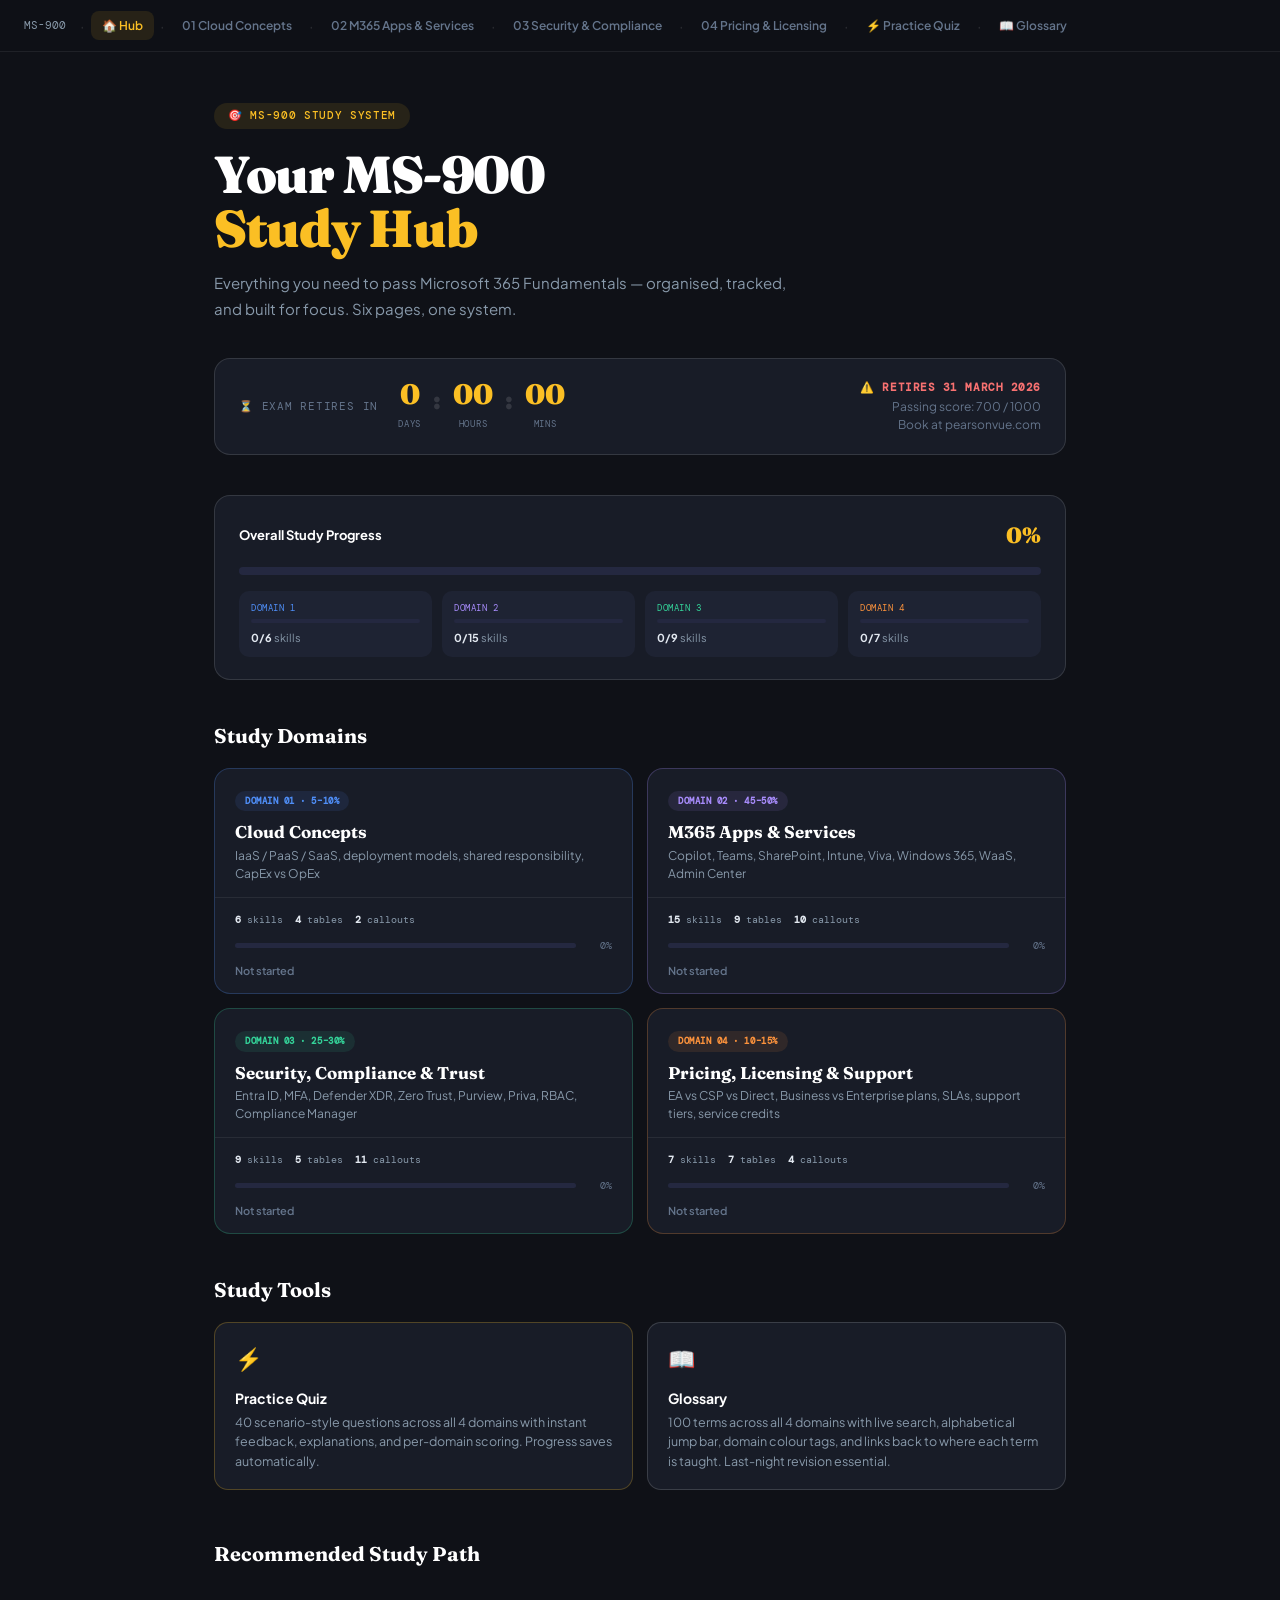
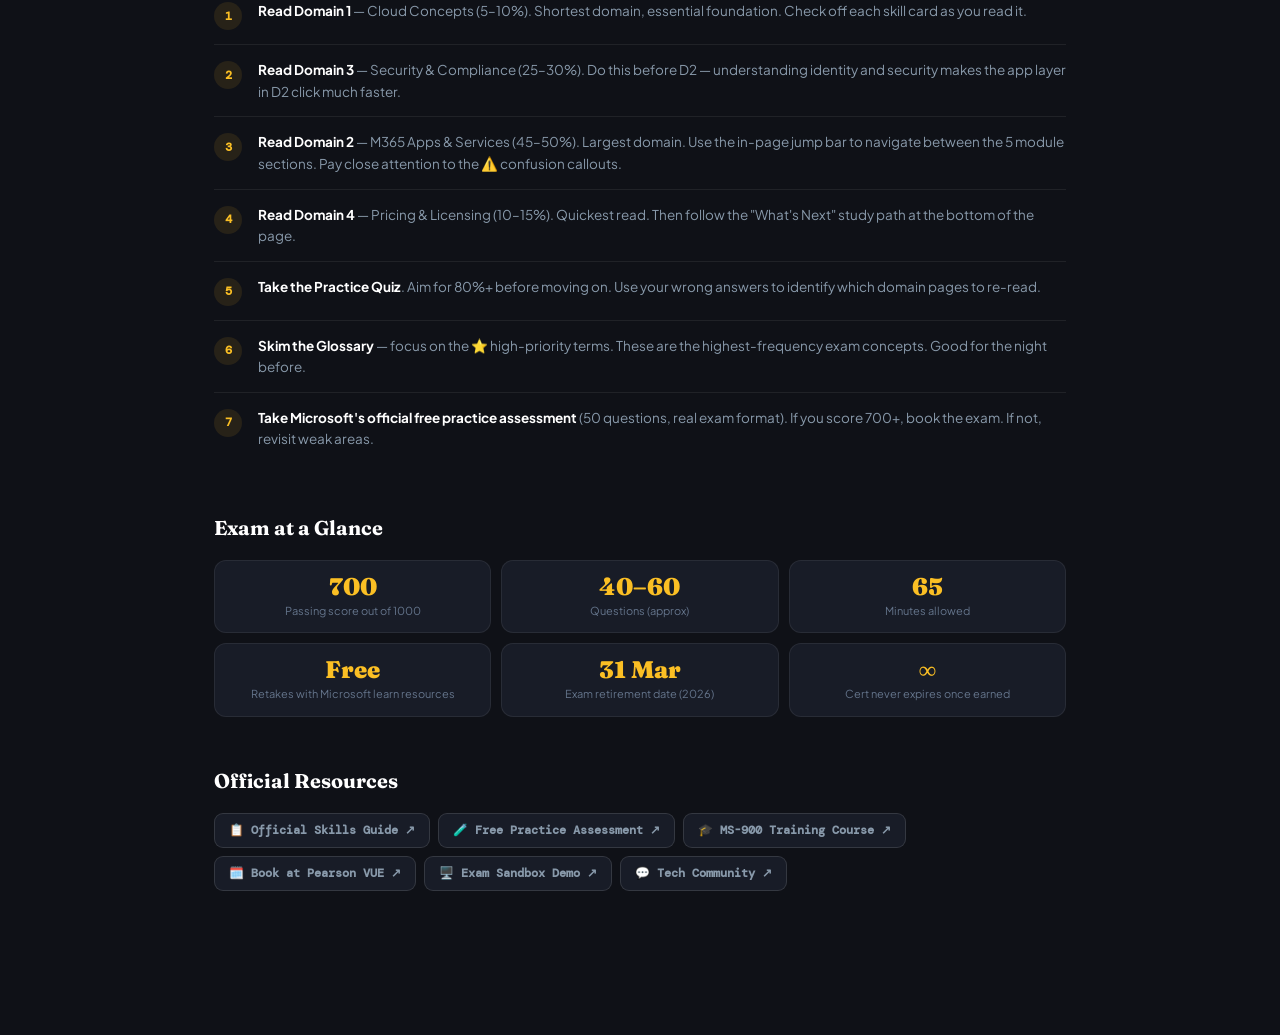
==== index.html @ ae8213dd "Rename ms900-index.html to index.html for GitHub Pages GitHub Pages requires a root-level index.html" ====
<!DOCTYPE html>
<html lang="en">
<head>
<meta charset="UTF-8">
<meta name="viewport" content="width=device-width, initial-scale=1.0">
<title>MS-900 | Study Hub</title>
<link href="https://fonts.googleapis.com/css2?family=DM+Mono:wght@400;500&family=Fraunces:opsz,wght@9..144,400;9..144,700;9..144,900&family=Plus+Jakarta+Sans:wght@400;500;600;700&display=swap" rel="stylesheet">
<style>
:root{
  --bg:#0f1117;--surface:#181c27;--surface2:#1e2333;--surface3:#242840;
  --border:rgba(255,255,255,.07);--border2:rgba(255,255,255,.12);
  --text:#e2e8f0;--muted:#64748b;--muted2:#8899aa;
  --d1:#4f8ef7;--d1s:rgba(79,142,247,.1);--d1b:rgba(79,142,247,.25);
  --d2:#a78bfa;--d2s:rgba(167,139,250,.1);--d2b:rgba(167,139,250,.25);
  --d3:#34d399;--d3s:rgba(52,211,153,.1);--d3b:rgba(52,211,153,.25);
  --d4:#fb923c;--d4s:rgba(251,146,60,.1);--d4b:rgba(251,146,60,.25);
  --amber:#fbbf24;--ambers:rgba(251,191,36,.1);--amberb:rgba(251,191,36,.25);
  --correct:#34d399;
}
*{box-sizing:border-box;margin:0;padding:0}
html{scroll-behavior:smooth}
body{background:var(--bg);color:var(--text);font-family:'Plus Jakarta Sans',sans-serif;min-height:100vh;line-height:1.6}

/* NAV */
.topnav{position:sticky;top:0;z-index:100;background:rgba(15,17,23,.95);backdrop-filter:blur(12px);border-bottom:1px solid var(--border);padding:0 24px;display:flex;align-items:center;gap:4px;height:52px;overflow-x:auto}
.topnav a{text-decoration:none;white-space:nowrap;font-size:12px;font-weight:600;padding:5px 11px;border-radius:8px;transition:all .2s;color:var(--muted)}
.topnav a:hover{background:var(--surface2);color:var(--text)}
.topnav a.active{background:var(--ambers);color:var(--amber)}
.topnav .brand{font-family:'DM Mono',monospace;font-size:11px;color:var(--muted2);margin-right:8px;flex-shrink:0}
.topnav .sep{color:var(--border2);margin:0 2px}
.nav-done{color:#34d399;font-size:10px;font-weight:700}
.nav-started{color:#fbbf24;font-size:10px}

/* PAGE */
.page{max-width:900px;margin:0 auto;padding:48px 24px 96px}

/* HERO */
.eyebrow{display:inline-flex;align-items:center;gap:6px;padding:4px 14px;border-radius:999px;font-family:'DM Mono',monospace;font-size:11px;font-weight:500;letter-spacing:.06em;text-transform:uppercase;background:var(--ambers);color:var(--amber);margin-bottom:18px}
h1{font-family:'Fraunces',serif;font-size:clamp(30px,6vw,52px);font-weight:900;line-height:1.05;letter-spacing:-.025em;color:#fff;margin-bottom:14px}
h1 em{font-style:normal;color:var(--amber)}
.hero-sub{color:var(--muted2);font-size:15px;max-width:600px;line-height:1.75;margin-bottom:36px}

/* COUNTDOWN */
.countdown-wrap{background:var(--surface);border:1px solid var(--border2);border-radius:16px;padding:20px 24px;margin-bottom:40px;display:flex;align-items:center;gap:20px;flex-wrap:wrap}
.countdown-label{font-family:'DM Mono',monospace;font-size:11px;color:var(--muted);text-transform:uppercase;letter-spacing:.07em;flex-shrink:0}
.countdown-units{display:flex;gap:12px;flex-wrap:wrap}
.countdown-unit{text-align:center}
.countdown-num{font-family:'Fraunces',serif;font-size:28px;font-weight:900;color:var(--amber);line-height:1;display:block}
.countdown-unit-label{font-family:'DM Mono',monospace;font-size:9px;color:var(--muted);text-transform:uppercase;letter-spacing:.08em}
.countdown-sep{font-family:'Fraunces',serif;font-size:24px;font-weight:900;color:var(--border2);align-self:flex-start;padding-top:2px}
.exam-note{margin-left:auto;font-size:12px;color:var(--muted);line-height:1.5;text-align:right;flex-shrink:0}
.exam-note strong{color:#f87171;display:block;font-size:11px;font-family:'DM Mono',monospace;text-transform:uppercase;letter-spacing:.05em;margin-bottom:2px}

/* OVERALL PROGRESS */
.overall-progress{background:var(--surface);border:1px solid var(--border2);border-radius:16px;padding:22px 24px;margin-bottom:40px}
.op-header{display:flex;align-items:center;justify-content:space-between;margin-bottom:14px}
.op-title{font-size:13px;font-weight:700;color:#fff}
.op-pct{font-family:'Fraunces',serif;font-size:22px;font-weight:900;color:var(--amber)}
.op-track{height:8px;background:var(--surface3);border-radius:999px;overflow:hidden;margin-bottom:16px}
.op-fill{height:100%;border-radius:999px;background:linear-gradient(90deg,var(--d1),var(--d2),var(--d3),var(--d4));transition:width .6s ease;width:0%}
.op-domains{display:grid;grid-template-columns:repeat(4,1fr);gap:10px}
.op-domain{background:var(--surface2);border-radius:10px;padding:10px 12px}
.op-domain-label{font-family:'DM Mono',monospace;font-size:9px;text-transform:uppercase;letter-spacing:.06em;margin-bottom:4px}
.op-domain-bar{height:4px;border-radius:999px;background:var(--surface3);overflow:hidden;margin-bottom:6px}
.op-domain-fill{height:100%;border-radius:999px;transition:width .6s ease;width:0%}
.op-domain-stat{font-size:11px;color:var(--muted2)}
.op-domain-stat strong{color:var(--text)}

/* DOMAIN CARDS */
.domains-grid{display:grid;grid-template-columns:1fr 1fr;gap:14px;margin-bottom:40px}
@media(max-width:600px){.domains-grid{grid-template-columns:1fr}}
.domain-card{background:var(--surface);border:1px solid var(--border);border-radius:16px;overflow:hidden;text-decoration:none;transition:border-color .2s,transform .15s;display:block}
.domain-card:hover{transform:translateY(-2px)}
.dc-header{padding:16px 20px 14px;border-bottom:1px solid var(--border)}
.dc-pill{display:inline-flex;padding:3px 10px;border-radius:999px;font-family:'DM Mono',monospace;font-size:9px;font-weight:700;text-transform:uppercase;letter-spacing:.06em;margin-bottom:10px}
.dc-title{font-family:'Fraunces',serif;font-size:17px;font-weight:700;color:#fff;line-height:1.25;margin-bottom:4px}
.dc-sub{font-size:12px;color:var(--muted2);line-height:1.5}
.dc-body{padding:14px 20px}
.dc-stats{display:flex;align-items:center;gap:12px;margin-bottom:10px}
.dc-stat{font-family:'DM Mono',monospace;font-size:10px;color:var(--muted2)}
.dc-stat strong{color:var(--text)}
.dc-progress-wrap{display:flex;align-items:center;gap:8px}
.dc-track{flex:1;height:5px;background:var(--surface3);border-radius:999px;overflow:hidden}
.dc-fill{height:100%;border-radius:999px;transition:width .5s ease;width:0%}
.dc-pct{font-family:'DM Mono',monospace;font-size:10px;color:var(--muted);min-width:28px;text-align:right}
.dc-status{font-size:11px;font-weight:600;margin-top:8px}

/* OTHER PAGES */
.tools-grid{display:grid;grid-template-columns:1fr 1fr;gap:14px;margin-bottom:48px}
@media(max-width:600px){.tools-grid{grid-template-columns:1fr}}
.tool-card{background:var(--surface);border:1px solid var(--border);border-radius:14px;padding:18px 20px;text-decoration:none;display:block;transition:border-color .2s,transform .15s}
.tool-card:hover{transform:translateY(-2px)}
.tool-icon{font-size:22px;margin-bottom:10px}
.tool-title{font-size:14px;font-weight:700;color:#fff;margin-bottom:4px}
.tool-desc{font-size:12.5px;color:var(--muted2);line-height:1.55}

/* HOW TO USE */
.how-section{margin-bottom:48px}
.section-heading{font-family:'Fraunces',serif;font-size:20px;font-weight:700;color:#fff;margin-bottom:16px}
.steps{display:flex;flex-direction:column;gap:0}
.step{display:flex;gap:16px;align-items:flex-start;padding:14px 0;border-bottom:1px solid var(--border)}
.step:last-child{border-bottom:none}
.step-num{width:28px;height:28px;border-radius:50%;background:var(--ambers);color:var(--amber);font-family:'DM Mono',monospace;font-size:12px;font-weight:700;display:flex;align-items:center;justify-content:center;flex-shrink:0;margin-top:2px}
.step-text{font-size:13.5px;color:var(--muted2);line-height:1.6;flex:1}
.step-text strong{color:#fff}

/* EXAM FACTS */
.facts-grid{display:grid;grid-template-columns:repeat(3,1fr);gap:10px;margin-bottom:48px}
@media(max-width:500px){.facts-grid{grid-template-columns:1fr 1fr}}
.fact{background:var(--surface);border:1px solid var(--border);border-radius:12px;padding:14px 16px;text-align:center}
.fact-val{font-family:'Fraunces',serif;font-size:24px;font-weight:900;color:var(--amber);line-height:1;margin-bottom:4px}
.fact-label{font-size:11px;color:var(--muted);line-height:1.4}

/* EXTERNAL LINKS */
.ext-links{display:flex;flex-wrap:wrap;gap:8px;margin-bottom:48px}
.ext-link{display:inline-flex;align-items:center;gap:6px;padding:7px 14px;border-radius:9px;border:1px solid var(--border2);background:var(--surface);font-size:12px;font-weight:600;color:var(--muted2);text-decoration:none;transition:all .2s;font-family:'DM Mono',monospace}
.ext-link:hover{border-color:rgba(255,255,255,.25);color:#fff;background:var(--surface2)}
</style>
</head>
<body>

<nav class="topnav">
  <span class="brand">MS-900</span>
  <span class="sep">·</span>
  <a href="index.html" class="active">🏠 Hub</a>
  <span class="sep">·</span>
  <a href="ms900-domain1.html" id="nav-d1">01 Cloud Concepts</a>
  <span class="sep">·</span>
  <a href="ms900-domain2.html" id="nav-d2">02 M365 Apps &amp; Services</a>
  <span class="sep">·</span>
  <a href="ms900-domain3.html" id="nav-d3">03 Security &amp; Compliance</a>
  <span class="sep">·</span>
  <a href="ms900-domain4.html" id="nav-d4">04 Pricing &amp; Licensing</a>
  <span class="sep">·</span>
  <a href="ms900-practice.html">⚡ Practice Quiz</a>
  <span class="sep">·</span>
  <a href="ms900-glossary.html">📖 Glossary</a>
</nav>

<main class="page">

  <div class="eyebrow">🎯 MS-900 Study System</div>
  <h1>Your MS-900<br><em>Study Hub</em></h1>
  <p class="hero-sub">Everything you need to pass Microsoft 365 Fundamentals — organised, tracked, and built for focus. Six pages, one system.</p>

  <!-- COUNTDOWN -->
  <div class="countdown-wrap">
    <div class="countdown-label">⏳ Exam retires in</div>
    <div class="countdown-units">
      <div class="countdown-unit">
        <span class="countdown-num" id="cd-days">--</span>
        <span class="countdown-unit-label">days</span>
      </div>
      <div class="countdown-sep">:</div>
      <div class="countdown-unit">
        <span class="countdown-num" id="cd-hours">--</span>
        <span class="countdown-unit-label">hours</span>
      </div>
      <div class="countdown-sep">:</div>
      <div class="countdown-unit">
        <span class="countdown-num" id="cd-mins">--</span>
        <span class="countdown-unit-label">mins</span>
      </div>
    </div>
    <div class="exam-note">
      <strong>⚠️ Retires 31 March 2026</strong>
      Passing score: 700 / 1000<br>
      Book at pearsonvue.com
    </div>
  </div>

  <!-- OVERALL PROGRESS -->
  <div class="overall-progress">
    <div class="op-header">
      <div class="op-title">Overall Study Progress</div>
      <div class="op-pct" id="op-pct">0%</div>
    </div>
    <div class="op-track"><div class="op-fill" id="op-fill"></div></div>
    <div class="op-domains">
      <div class="op-domain">
        <div class="op-domain-label" style="color:var(--d1)">Domain 1</div>
        <div class="op-domain-bar"><div class="op-domain-fill" id="d1-fill" style="background:var(--d1)"></div></div>
        <div class="op-domain-stat"><strong id="d1-stat">0/6</strong> skills</div>
      </div>
      <div class="op-domain">
        <div class="op-domain-label" style="color:var(--d2)">Domain 2</div>
        <div class="op-domain-bar"><div class="op-domain-fill" id="d2-fill" style="background:var(--d2)"></div></div>
        <div class="op-domain-stat"><strong id="d2-stat">0/15</strong> skills</div>
      </div>
      <div class="op-domain">
        <div class="op-domain-label" style="color:var(--d3)">Domain 3</div>
        <div class="op-domain-bar"><div class="op-domain-fill" id="d3-fill" style="background:var(--d3)"></div></div>
        <div class="op-domain-stat"><strong id="d3-stat">0/9</strong> skills</div>
      </div>
      <div class="op-domain">
        <div class="op-domain-label" style="color:var(--d4)">Domain 4</div>
        <div class="op-domain-bar"><div class="op-domain-fill" id="d4-fill" style="background:var(--d4)"></div></div>
        <div class="op-domain-stat"><strong id="d4-stat">0/7</strong> skills</div>
      </div>
    </div>
  </div>

  <!-- DOMAIN CARDS -->
  <div class="section-heading">Study Domains</div>
  <div class="domains-grid">

    <a href="ms900-domain1.html" class="domain-card" id="dc-d1" style="border-color:var(--d1b)">
      <div class="dc-header">
        <div class="dc-pill" style="background:var(--d1s);color:var(--d1)">Domain 01 · 5–10%</div>
        <div class="dc-title">Cloud Concepts</div>
        <div class="dc-sub">IaaS / PaaS / SaaS, deployment models, shared responsibility, CapEx vs OpEx</div>
      </div>
      <div class="dc-body">
        <div class="dc-stats">
          <div class="dc-stat"><strong>6</strong> skills</div>
          <div class="dc-stat"><strong>4</strong> tables</div>
          <div class="dc-stat"><strong>2</strong> callouts</div>
        </div>
        <div class="dc-progress-wrap">
          <div class="dc-track"><div class="dc-fill" id="d1c-fill" style="background:var(--d1)"></div></div>
          <div class="dc-pct" id="d1c-pct">0%</div>
        </div>
        <div class="dc-status" id="d1c-status" style="color:var(--muted)">Not started</div>
      </div>
    </a>

    <a href="ms900-domain2.html" class="domain-card" id="dc-d2" style="border-color:var(--d2b)">
      <div class="dc-header">
        <div class="dc-pill" style="background:var(--d2s);color:var(--d2)">Domain 02 · 45–50%</div>
        <div class="dc-title">M365 Apps &amp; Services</div>
        <div class="dc-sub">Copilot, Teams, SharePoint, Intune, Viva, Windows 365, WaaS, Admin Center</div>
      </div>
      <div class="dc-body">
        <div class="dc-stats">
          <div class="dc-stat"><strong>15</strong> skills</div>
          <div class="dc-stat"><strong>9</strong> tables</div>
          <div class="dc-stat"><strong>10</strong> callouts</div>
        </div>
        <div class="dc-progress-wrap">
          <div class="dc-track"><div class="dc-fill" id="d2c-fill" style="background:var(--d2)"></div></div>
          <div class="dc-pct" id="d2c-pct">0%</div>
        </div>
        <div class="dc-status" id="d2c-status" style="color:var(--muted)">Not started</div>
      </div>
    </a>

    <a href="ms900-domain3.html" class="domain-card" id="dc-d3" style="border-color:var(--d3b)">
      <div class="dc-header">
        <div class="dc-pill" style="background:var(--d3s);color:var(--d3)">Domain 03 · 25–30%</div>
        <div class="dc-title">Security, Compliance &amp; Trust</div>
        <div class="dc-sub">Entra ID, MFA, Defender XDR, Zero Trust, Purview, Priva, RBAC, Compliance Manager</div>
      </div>
      <div class="dc-body">
        <div class="dc-stats">
          <div class="dc-stat"><strong>9</strong> skills</div>
          <div class="dc-stat"><strong>5</strong> tables</div>
          <div class="dc-stat"><strong>11</strong> callouts</div>
        </div>
        <div class="dc-progress-wrap">
          <div class="dc-track"><div class="dc-fill" id="d3c-fill" style="background:var(--d3)"></div></div>
          <div class="dc-pct" id="d3c-pct">0%</div>
        </div>
        <div class="dc-status" id="d3c-status" style="color:var(--muted)">Not started</div>
      </div>
    </a>

    <a href="ms900-domain4.html" class="domain-card" id="dc-d4" style="border-color:var(--d4b)">
      <div class="dc-header">
        <div class="dc-pill" style="background:var(--d4s);color:var(--d4)">Domain 04 · 10–15%</div>
        <div class="dc-title">Pricing, Licensing &amp; Support</div>
        <div class="dc-sub">EA vs CSP vs Direct, Business vs Enterprise plans, SLAs, support tiers, service credits</div>
      </div>
      <div class="dc-body">
        <div class="dc-stats">
          <div class="dc-stat"><strong>7</strong> skills</div>
          <div class="dc-stat"><strong>7</strong> tables</div>
          <div class="dc-stat"><strong>4</strong> callouts</div>
        </div>
        <div class="dc-progress-wrap">
          <div class="dc-track"><div class="dc-fill" id="d4c-fill" style="background:var(--d4)"></div></div>
          <div class="dc-pct" id="d4c-pct">0%</div>
        </div>
        <div class="dc-status" id="d4c-status" style="color:var(--muted)">Not started</div>
      </div>
    </a>

  </div>

  <!-- TOOLS -->
  <div class="section-heading">Study Tools</div>
  <div class="tools-grid" style="margin-bottom:48px">
    <a href="ms900-practice.html" class="tool-card" style="border-color:var(--amberb)">
      <div class="tool-icon">⚡</div>
      <div class="tool-title">Practice Quiz</div>
      <div class="tool-desc">40 scenario-style questions across all 4 domains with instant feedback, explanations, and per-domain scoring. Progress saves automatically. <span id="quiz-status" style="color:var(--amber);font-weight:600"></span></div>
    </a>
    <a href="ms900-glossary.html" class="tool-card" style="border-color:rgba(255,255,255,.15)">
      <div class="tool-icon">📖</div>
      <div class="tool-title">Glossary</div>
      <div class="tool-desc">100 terms across all 4 domains with live search, alphabetical jump bar, domain colour tags, and links back to where each term is taught. Last-night revision essential.</div>
    </a>
  </div>

  <!-- HOW TO USE -->
  <div class="how-section">
    <div class="section-heading">Recommended Study Path</div>
    <div class="steps">
      <div class="step">
        <div class="step-num">1</div>
        <div class="step-text"><strong>Read Domain 1</strong> — Cloud Concepts (5–10%). Shortest domain, essential foundation. Check off each skill card as you read it.</div>
      </div>
      <div class="step">
        <div class="step-num">2</div>
        <div class="step-text"><strong>Read Domain 3</strong> — Security &amp; Compliance (25–30%). Do this before D2 — understanding identity and security makes the app layer in D2 click much faster.</div>
      </div>
      <div class="step">
        <div class="step-num">3</div>
        <div class="step-text"><strong>Read Domain 2</strong> — M365 Apps &amp; Services (45–50%). Largest domain. Use the in-page jump bar to navigate between the 5 module sections. Pay close attention to the ⚠️ confusion callouts.</div>
      </div>
      <div class="step">
        <div class="step-num">4</div>
        <div class="step-text"><strong>Read Domain 4</strong> — Pricing &amp; Licensing (10–15%). Quickest read. Then follow the "What's Next" study path at the bottom of the page.</div>
      </div>
      <div class="step">
        <div class="step-num">5</div>
        <div class="step-text"><strong>Take the Practice Quiz</strong>. Aim for 80%+ before moving on. Use your wrong answers to identify which domain pages to re-read.</div>
      </div>
      <div class="step">
        <div class="step-num">6</div>
        <div class="step-text"><strong>Skim the Glossary</strong> — focus on the ⭐ high-priority terms. These are the highest-frequency exam concepts. Good for the night before.</div>
      </div>
      <div class="step">
        <div class="step-num">7</div>
        <div class="step-text"><strong>Take Microsoft's official free practice assessment</strong> (50 questions, real exam format). If you score 700+, book the exam. If not, revisit weak areas.</div>
      </div>
    </div>
  </div>

  <!-- EXAM FACTS -->
  <div class="section-heading">Exam at a Glance</div>
  <div class="facts-grid">
    <div class="fact"><div class="fact-val">700</div><div class="fact-label">Passing score out of 1000</div></div>
    <div class="fact"><div class="fact-val">40–60</div><div class="fact-label">Questions (approx)</div></div>
    <div class="fact"><div class="fact-val">65</div><div class="fact-label">Minutes allowed</div></div>
    <div class="fact"><div class="fact-val">Free</div><div class="fact-label">Retakes with Microsoft learn resources</div></div>
    <div class="fact"><div class="fact-val">31 Mar</div><div class="fact-label">Exam retirement date (2026)</div></div>
    <div class="fact"><div class="fact-val">∞</div><div class="fact-label">Cert never expires once earned</div></div>
  </div>

  <!-- EXTERNAL LINKS -->
  <div class="section-heading">Official Resources</div>
  <div class="ext-links">
    <a href="https://learn.microsoft.com/en-us/credentials/certifications/resources/study-guides/ms-900" target="_blank" class="ext-link">📋 Official Skills Guide ↗</a>
    <a href="https://learn.microsoft.com/en-us/credentials/certifications/exams/ms-900/practice/assessment?assessment-type=practice&assessmentId=50" target="_blank" class="ext-link">🧪 Free Practice Assessment ↗</a>
    <a href="https://learn.microsoft.com/en-us/training/courses/ms-900t01" target="_blank" class="ext-link">🎓 MS-900 Training Course ↗</a>
    <a href="https://home.pearsonvue.com/microsoft" target="_blank" class="ext-link">🗓️ Book at Pearson VUE ↗</a>
    <a href="https://aka.ms/examdemo" target="_blank" class="ext-link">🖥️ Exam Sandbox Demo ↗</a>
    <a href="https://techcommunity.microsoft.com/t5/microsoft-365/bd-p/microsoft-365" target="_blank" class="ext-link">💬 Tech Community ↗</a>
  </div>

</main>

<script>
// COUNTDOWN to March 31 2026 11:59 PM CST
function updateCountdown() {
  const target = new Date('2026-03-31T23:59:00-06:00');
  const now = new Date();
  const diff = target - now;
  if (diff <= 0) {
    document.getElementById('cd-days').textContent = '0';
    document.getElementById('cd-hours').textContent = '00';
    document.getElementById('cd-mins').textContent = '00';
    return;
  }
  const days = Math.floor(diff / (1000*60*60*24));
  const hours = Math.floor((diff % (1000*60*60*24)) / (1000*60*60));
  const mins = Math.floor((diff % (1000*60*60)) / (1000*60));
  document.getElementById('cd-days').textContent = days;
  document.getElementById('cd-hours').textContent = String(hours).padStart(2,'0');
  document.getElementById('cd-mins').textContent = String(mins).padStart(2,'0');
}
updateCountdown();
setInterval(updateCountdown, 30000);

// DOMAIN PROGRESS from localStorage
const domainConfig = [
  { key:'ms900_d1', total:6,  fillId:'d1-fill', statId:'d1-stat', cardFillId:'d1c-fill', cardPctId:'d1c-pct', cardStatusId:'d1c-status' },
  { key:'ms900_d2', total:15, fillId:'d2-fill', statId:'d2-stat', cardFillId:'d2c-fill', cardPctId:'d2c-pct', cardStatusId:'d2c-status' },
  { key:'ms900_d3', total:9,  fillId:'d3-fill', statId:'d3-stat', cardFillId:'d3c-fill', cardPctId:'d3c-pct', cardStatusId:'d3c-status' },
  { key:'ms900_d4', total:7,  fillId:'d4-fill', statId:'d4-stat', cardFillId:'d4c-fill', cardPctId:'d4c-pct', cardStatusId:'d4c-status' },
];

let totalDone = 0;
const grandTotal = 37;

domainConfig.forEach((d, i) => {
  let done = 0;
  try {
    const state = JSON.parse(localStorage.getItem(d.key) || '{}');
    done = Object.values(state).filter(Boolean).length;
  } catch(e) {}

  totalDone += done;
  const pct = Math.round((done / d.total) * 100);

  document.getElementById(d.fillId).style.width = pct + '%';
  document.getElementById(d.statId).textContent = done + '/' + d.total;
  document.getElementById(d.cardFillId).style.width = pct + '%';
  document.getElementById(d.cardPctId).textContent = pct + '%';

  const statusEl = document.getElementById(d.cardStatusId);
  if (done === 0) {
    statusEl.textContent = 'Not started';
    statusEl.style.color = 'var(--muted)';
  } else if (done < d.total) {
    statusEl.textContent = `In progress — ${done} of ${d.total} skills checked`;
    statusEl.style.color = 'var(--amber)';
  } else {
    statusEl.textContent = '✓ Complete';
    statusEl.style.color = 'var(--correct)';
  }
});

const overallPct = Math.round((totalDone / grandTotal) * 100);
document.getElementById('op-pct').textContent = overallPct + '%';
document.getElementById('op-fill').style.width = overallPct + '%';

// QUIZ progress
try {
  const quizState = JSON.parse(localStorage.getItem('ms900_practice') || '{}');
  const answered = Object.keys(quizState).length;
  const correct = Object.values(quizState).filter(s => s.correct).length;
  if (answered > 0) {
    const pct = Math.round((correct / 40) * 100);
    document.getElementById('quiz-status').textContent = `Last score: ${correct}/40 (${pct}%)`;
  }
} catch(e) {}

// NAV completion badges
const keys = ['ms900_d1','ms900_d2','ms900_d3','ms900_d4'];
const domainTotals = [6,15,9,7];
['nav-d1','nav-d2','nav-d3','nav-d4'].forEach((id, i) => {
  const link = document.getElementById(id);
  if (!link) return;
  try {
    const s = JSON.parse(localStorage.getItem(keys[i]) || '{}');
    const done = Object.values(s).filter(Boolean).length;
    if (done > 0) {
      const badge = document.createElement('span');
      badge.className = done >= domainTotals[i] ? 'nav-done' : 'nav-started';
      badge.textContent = done >= domainTotals[i] ? ' ✓' : ' •';
      link.appendChild(badge);
    }
  } catch(e) {}
});
</script>
</body>
</html>
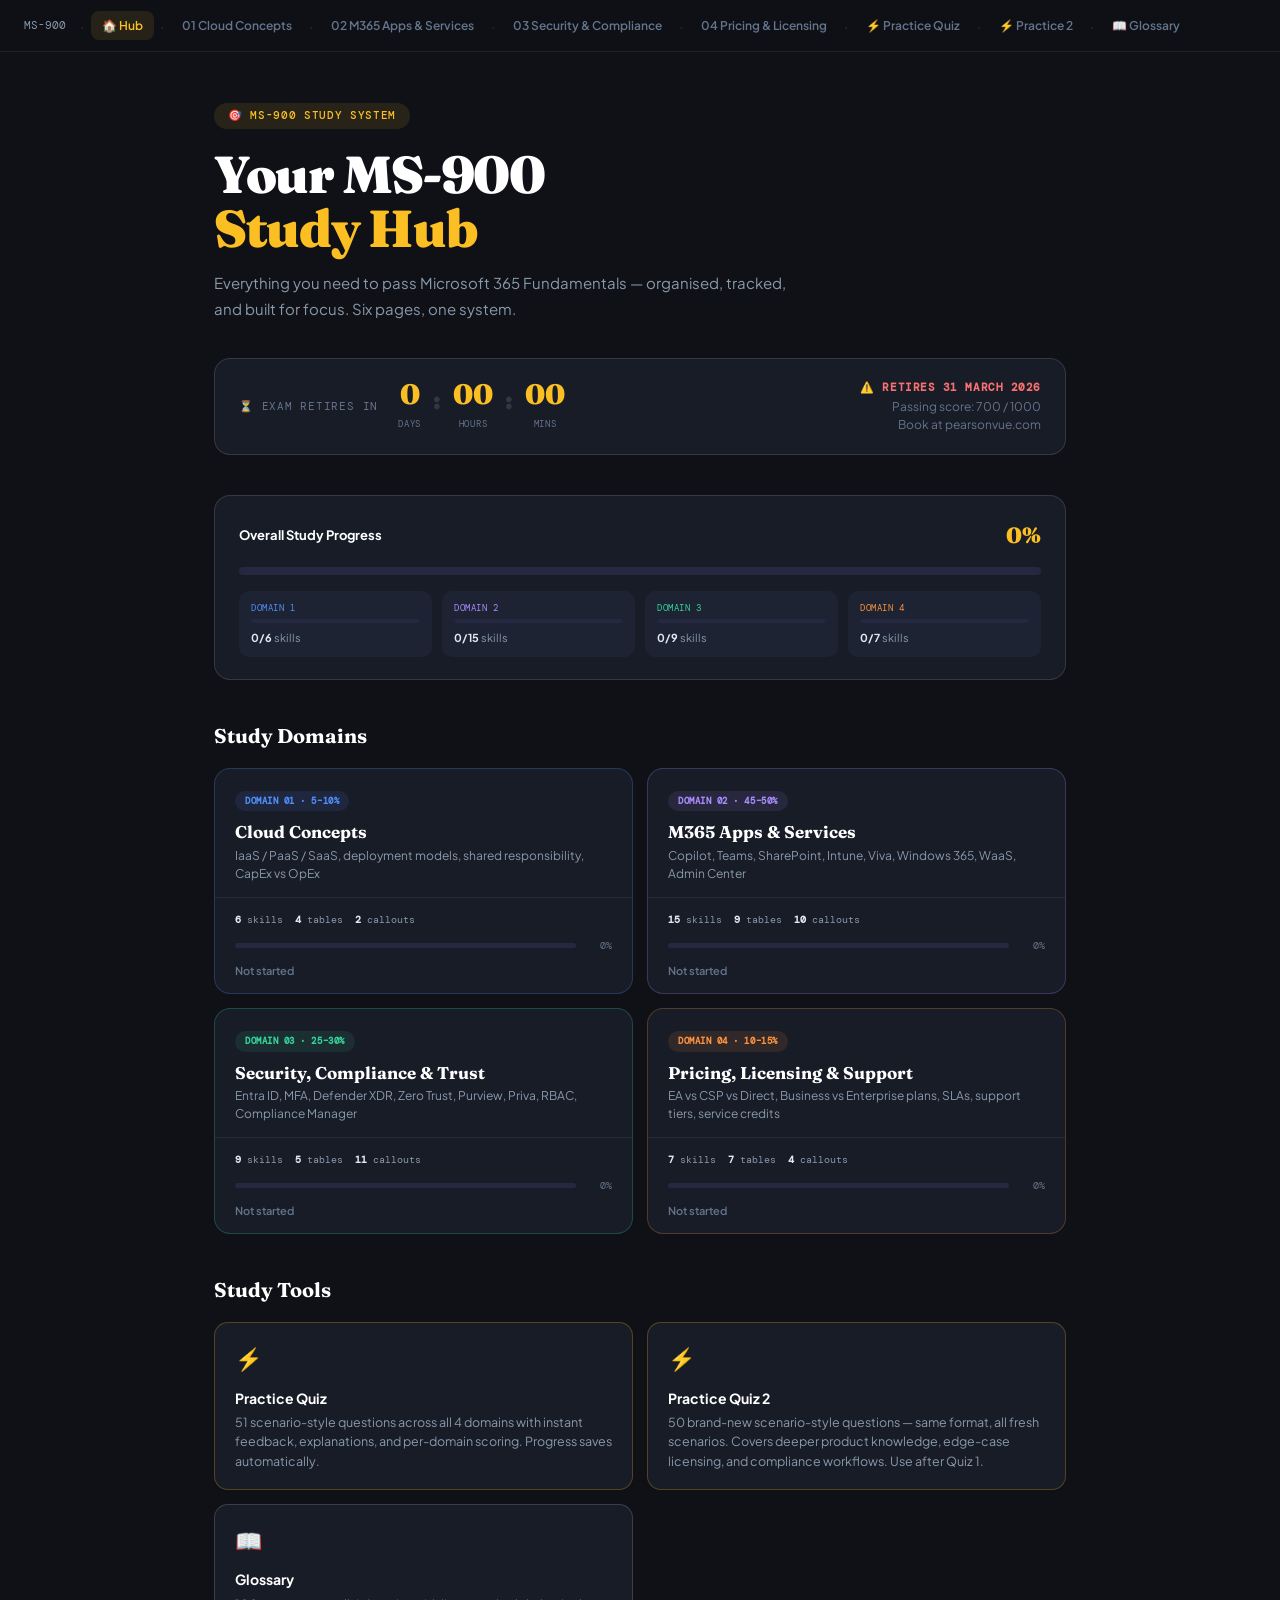
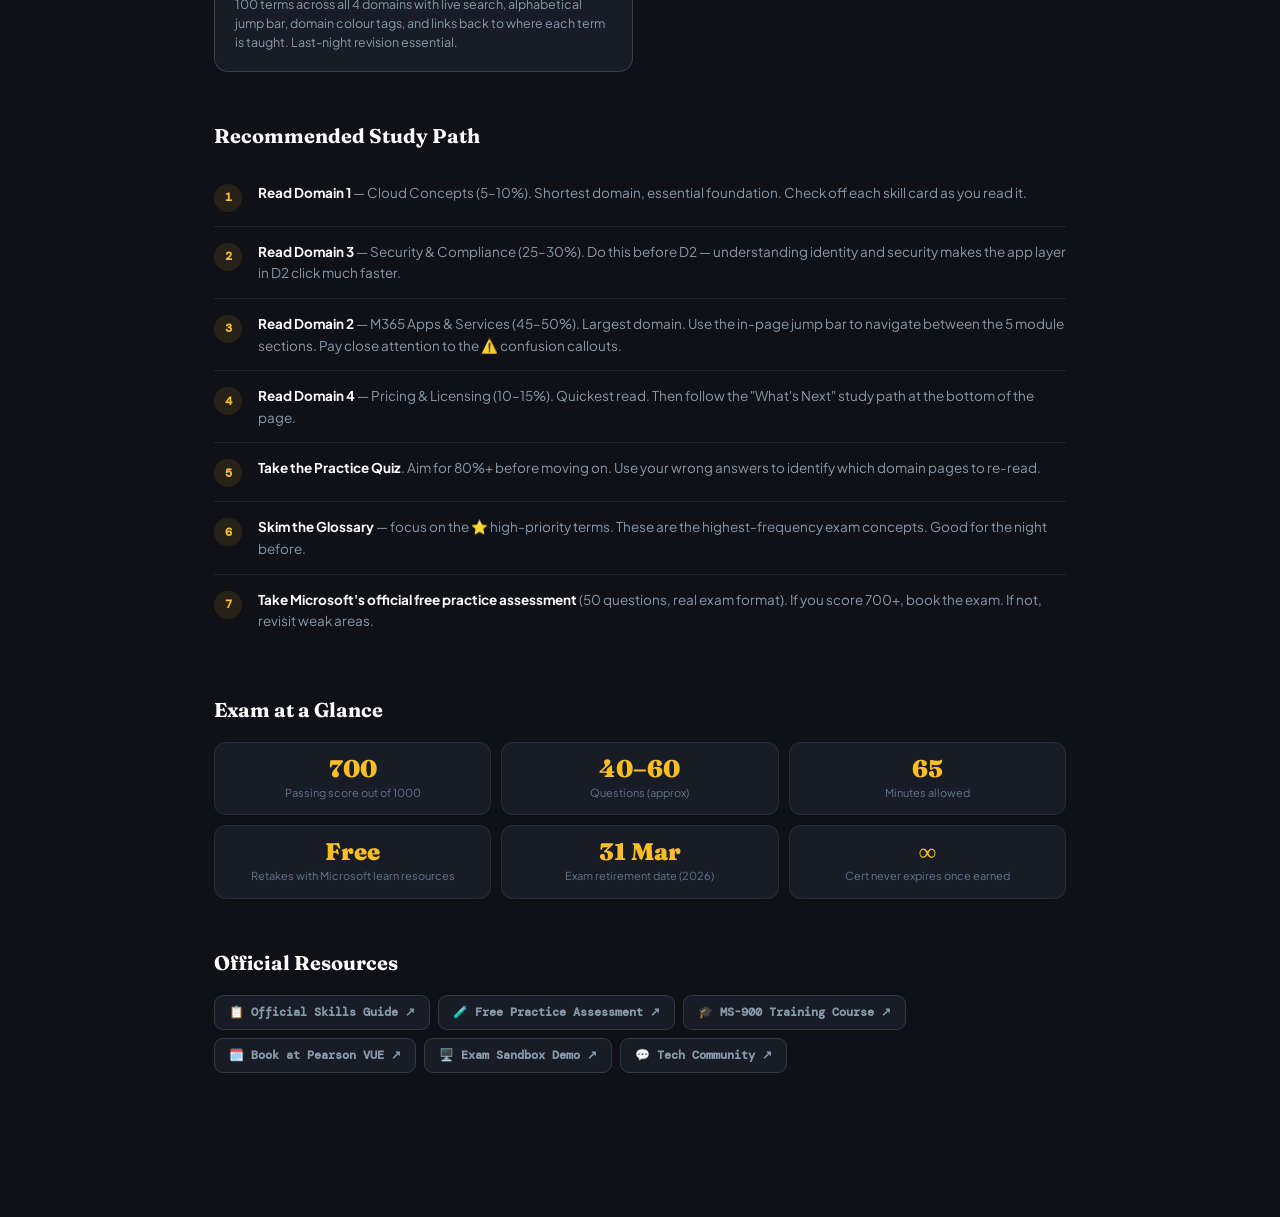
==== commit 2a07f77d: "Add lift-and-shift migration content, fix practice quiz structure, add Practice Quiz 2 - ms900-domai" ====
--- a/index.html
+++ b/index.html
@@ -134,6 +134,8 @@
   <span class="sep">·</span>
   <a href="ms900-practice.html">⚡ Practice Quiz</a>
   <span class="sep">·</span>
+  <a href="ms900-practice2.html">⚡ Practice 2</a>
+  <span class="sep">·</span>
   <a href="ms900-glossary.html">📖 Glossary</a>
 </nav>
 
@@ -292,7 +294,12 @@
     <a href="ms900-practice.html" class="tool-card" style="border-color:var(--amberb)">
       <div class="tool-icon">⚡</div>
       <div class="tool-title">Practice Quiz</div>
-      <div class="tool-desc">40 scenario-style questions across all 4 domains with instant feedback, explanations, and per-domain scoring. Progress saves automatically. <span id="quiz-status" style="color:var(--amber);font-weight:600"></span></div>
+      <div class="tool-desc">51 scenario-style questions across all 4 domains with instant feedback, explanations, and per-domain scoring. Progress saves automatically. <span id="quiz-status" style="color:var(--amber);font-weight:600"></span></div>
+    </a>
+    <a href="ms900-practice2.html" class="tool-card" style="border-color:var(--amberb)">
+      <div class="tool-icon">⚡</div>
+      <div class="tool-title">Practice Quiz 2</div>
+      <div class="tool-desc">50 brand-new scenario-style questions — same format, all fresh scenarios. Covers deeper product knowledge, edge-case licensing, and compliance workflows. Use after Quiz 1.</div>
     </a>
     <a href="ms900-glossary.html" class="tool-card" style="border-color:rgba(255,255,255,.15)">
       <div class="tool-icon">📖</div>
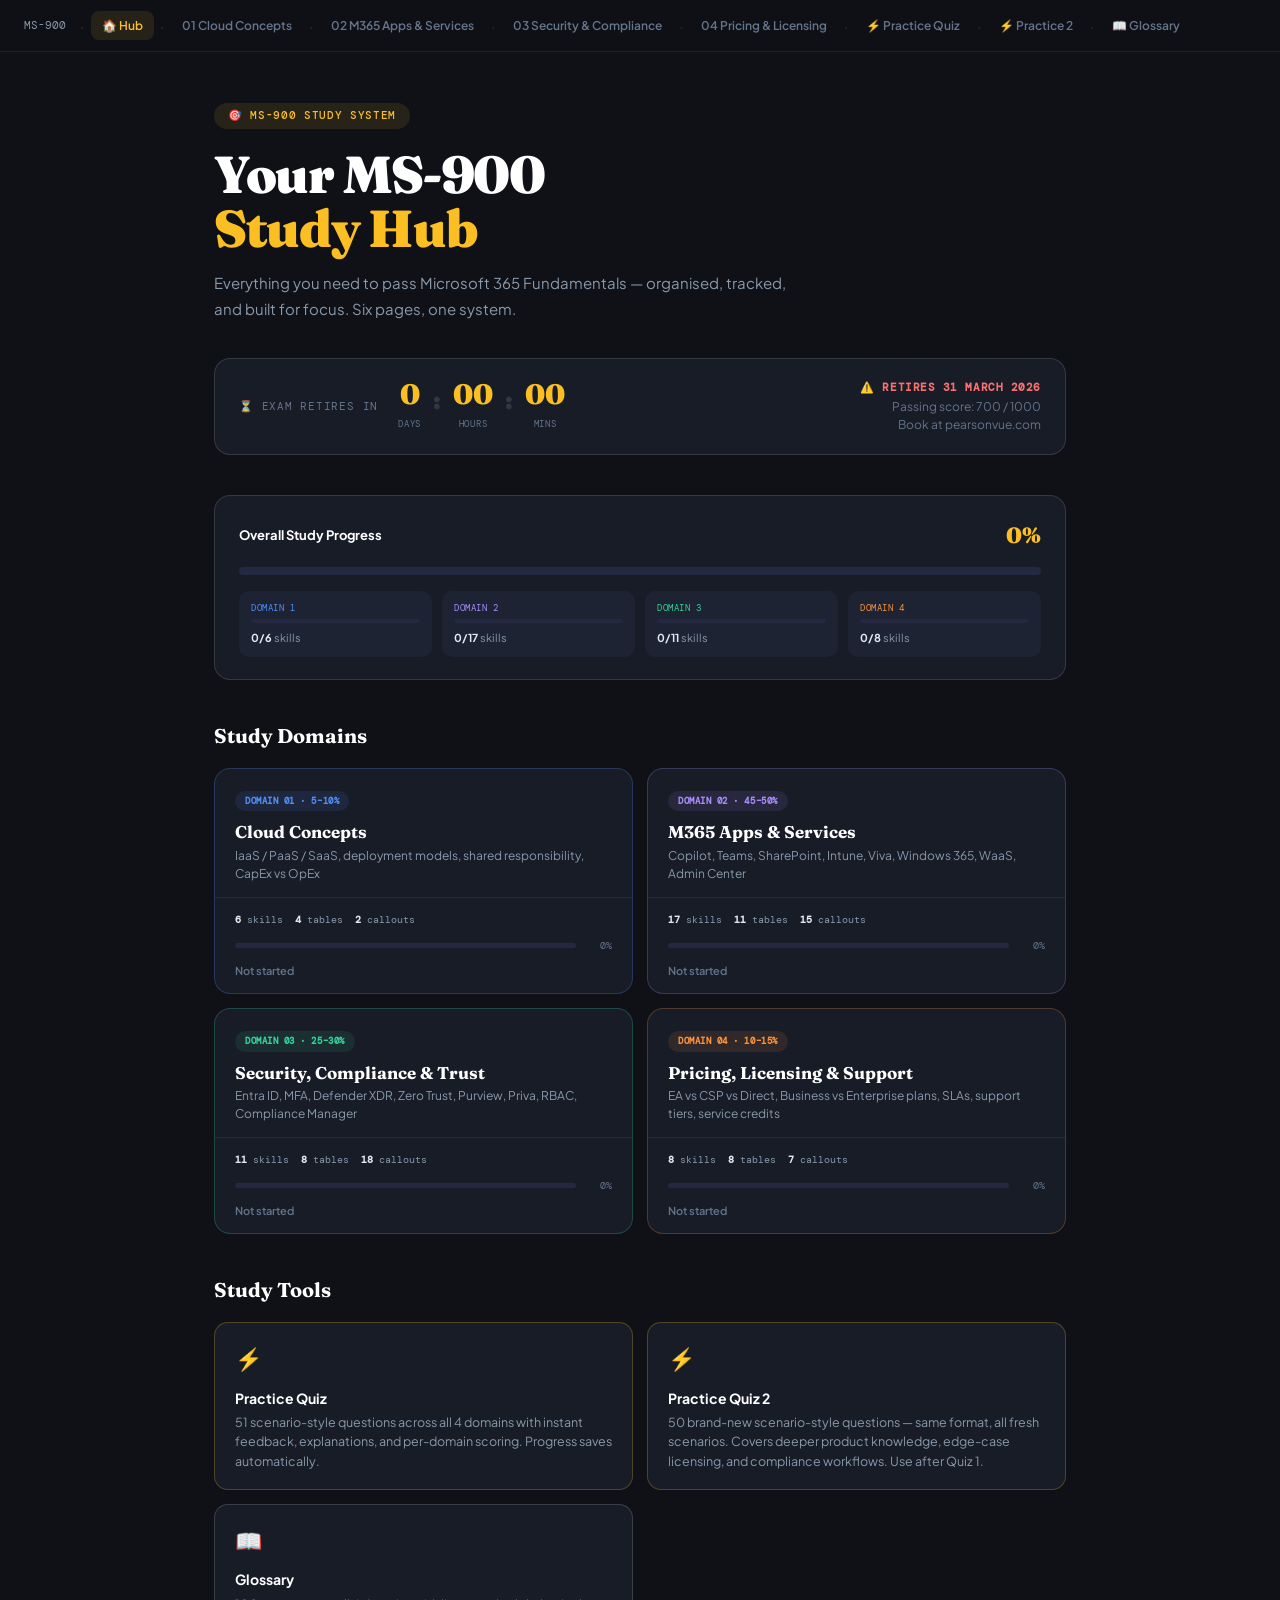
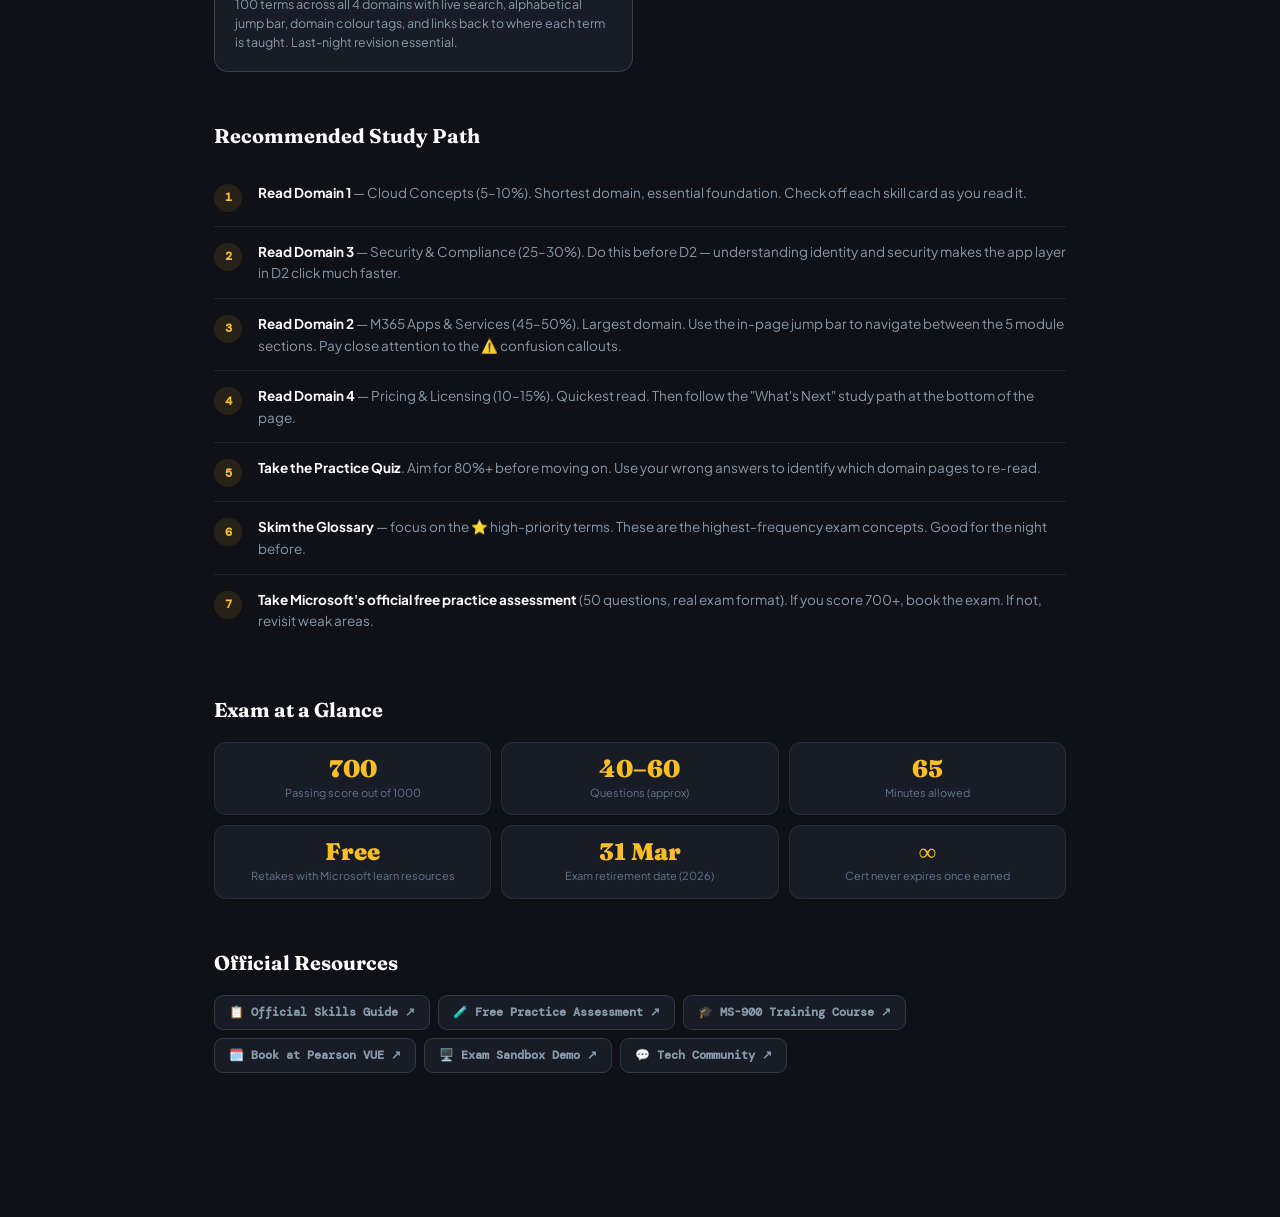
==== commit a5977207: "Add missing exam training material for Domains 2, 3, and 4 Domain 2 additions: - Windows 365 labeled" ====
--- a/index.html
+++ b/index.html
@@ -187,17 +187,17 @@
       <div class="op-domain">
         <div class="op-domain-label" style="color:var(--d2)">Domain 2</div>
         <div class="op-domain-bar"><div class="op-domain-fill" id="d2-fill" style="background:var(--d2)"></div></div>
-        <div class="op-domain-stat"><strong id="d2-stat">0/15</strong> skills</div>
+        <div class="op-domain-stat"><strong id="d2-stat">0/17</strong> skills</div>
       </div>
       <div class="op-domain">
         <div class="op-domain-label" style="color:var(--d3)">Domain 3</div>
         <div class="op-domain-bar"><div class="op-domain-fill" id="d3-fill" style="background:var(--d3)"></div></div>
-        <div class="op-domain-stat"><strong id="d3-stat">0/9</strong> skills</div>
+        <div class="op-domain-stat"><strong id="d3-stat">0/11</strong> skills</div>
       </div>
       <div class="op-domain">
         <div class="op-domain-label" style="color:var(--d4)">Domain 4</div>
         <div class="op-domain-bar"><div class="op-domain-fill" id="d4-fill" style="background:var(--d4)"></div></div>
-        <div class="op-domain-stat"><strong id="d4-stat">0/7</strong> skills</div>
+        <div class="op-domain-stat"><strong id="d4-stat">0/8</strong> skills</div>
       </div>
     </div>
   </div>
@@ -234,9 +234,9 @@
       </div>
       <div class="dc-body">
         <div class="dc-stats">
-          <div class="dc-stat"><strong>15</strong> skills</div>
-          <div class="dc-stat"><strong>9</strong> tables</div>
-          <div class="dc-stat"><strong>10</strong> callouts</div>
+          <div class="dc-stat"><strong>17</strong> skills</div>
+          <div class="dc-stat"><strong>11</strong> tables</div>
+          <div class="dc-stat"><strong>15</strong> callouts</div>
         </div>
         <div class="dc-progress-wrap">
           <div class="dc-track"><div class="dc-fill" id="d2c-fill" style="background:var(--d2)"></div></div>
@@ -254,9 +254,9 @@
       </div>
       <div class="dc-body">
         <div class="dc-stats">
-          <div class="dc-stat"><strong>9</strong> skills</div>
-          <div class="dc-stat"><strong>5</strong> tables</div>
-          <div class="dc-stat"><strong>11</strong> callouts</div>
+          <div class="dc-stat"><strong>11</strong> skills</div>
+          <div class="dc-stat"><strong>8</strong> tables</div>
+          <div class="dc-stat"><strong>18</strong> callouts</div>
         </div>
         <div class="dc-progress-wrap">
           <div class="dc-track"><div class="dc-fill" id="d3c-fill" style="background:var(--d3)"></div></div>
@@ -274,9 +274,9 @@
       </div>
       <div class="dc-body">
         <div class="dc-stats">
-          <div class="dc-stat"><strong>7</strong> skills</div>
-          <div class="dc-stat"><strong>7</strong> tables</div>
-          <div class="dc-stat"><strong>4</strong> callouts</div>
+          <div class="dc-stat"><strong>8</strong> skills</div>
+          <div class="dc-stat"><strong>8</strong> tables</div>
+          <div class="dc-stat"><strong>7</strong> callouts</div>
         </div>
         <div class="dc-progress-wrap">
           <div class="dc-track"><div class="dc-fill" id="d4c-fill" style="background:var(--d4)"></div></div>
@@ -392,13 +392,13 @@
 // DOMAIN PROGRESS from localStorage
 const domainConfig = [
   { key:'ms900_d1', total:6,  fillId:'d1-fill', statId:'d1-stat', cardFillId:'d1c-fill', cardPctId:'d1c-pct', cardStatusId:'d1c-status' },
-  { key:'ms900_d2', total:15, fillId:'d2-fill', statId:'d2-stat', cardFillId:'d2c-fill', cardPctId:'d2c-pct', cardStatusId:'d2c-status' },
-  { key:'ms900_d3', total:9,  fillId:'d3-fill', statId:'d3-stat', cardFillId:'d3c-fill', cardPctId:'d3c-pct', cardStatusId:'d3c-status' },
-  { key:'ms900_d4', total:7,  fillId:'d4-fill', statId:'d4-stat', cardFillId:'d4c-fill', cardPctId:'d4c-pct', cardStatusId:'d4c-status' },
+  { key:'ms900_d2', total:17, fillId:'d2-fill', statId:'d2-stat', cardFillId:'d2c-fill', cardPctId:'d2c-pct', cardStatusId:'d2c-status' },
+  { key:'ms900_d3', total:11, fillId:'d3-fill', statId:'d3-stat', cardFillId:'d3c-fill', cardPctId:'d3c-pct', cardStatusId:'d3c-status' },
+  { key:'ms900_d4', total:8,  fillId:'d4-fill', statId:'d4-stat', cardFillId:'d4c-fill', cardPctId:'d4c-pct', cardStatusId:'d4c-status' },
 ];
 
 let totalDone = 0;
-const grandTotal = 37;
+const grandTotal = 42;
 
 domainConfig.forEach((d, i) => {
   let done = 0;
@@ -445,7 +445,7 @@
 
 // NAV completion badges
 const keys = ['ms900_d1','ms900_d2','ms900_d3','ms900_d4'];
-const domainTotals = [6,15,9,7];
+const domainTotals = [6,17,11,8];
 ['nav-d1','nav-d2','nav-d3','nav-d4'].forEach((id, i) => {
   const link = document.getElementById(id);
   if (!link) return;
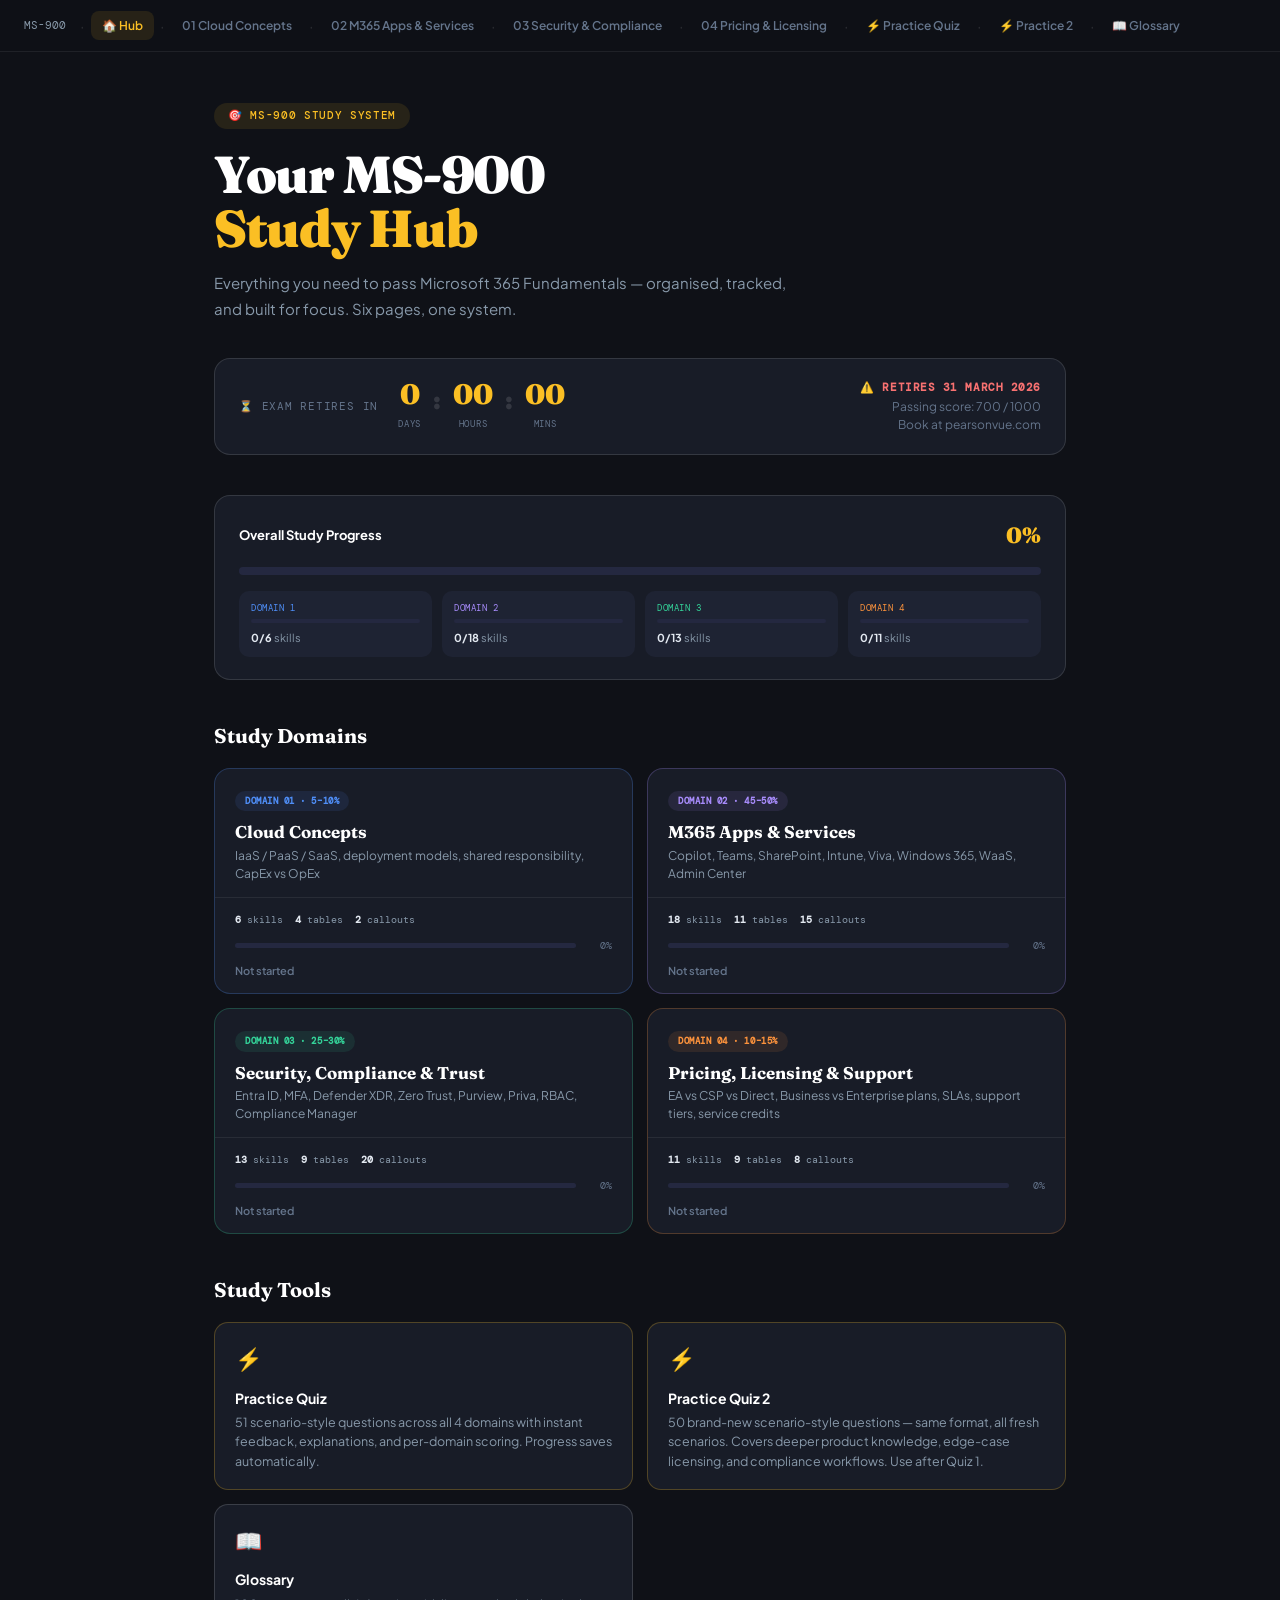
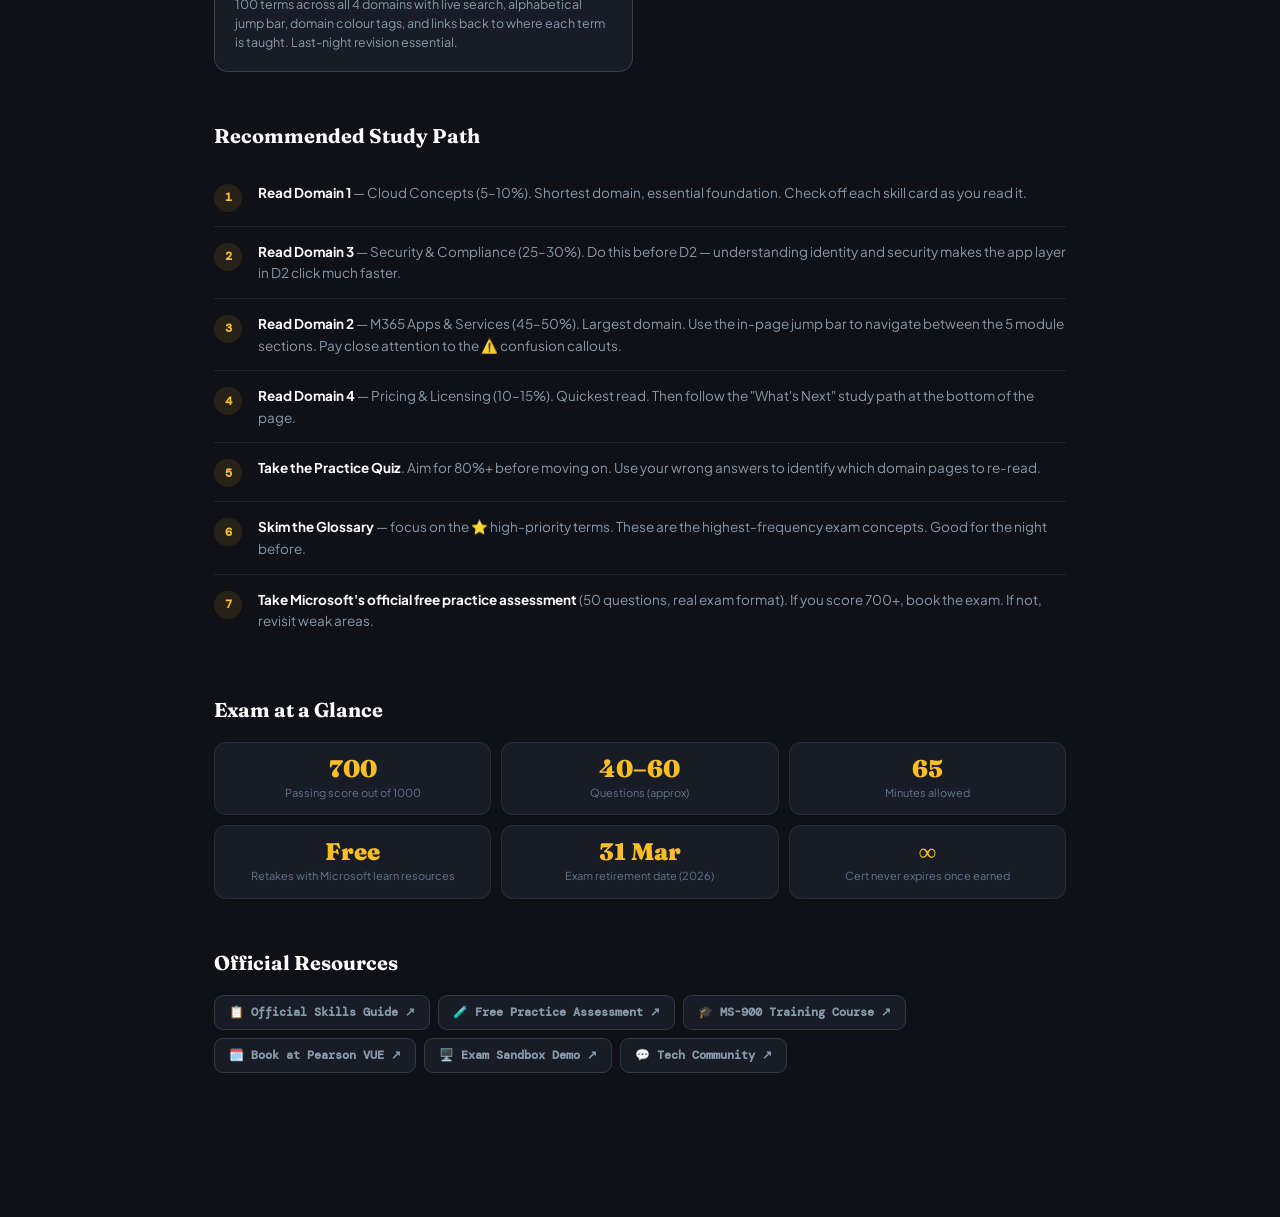
==== commit d0f0077a: "Add 3 gap fills, fix progress tracking bug, QoL improvements Gap fills (official MS-900 Skills Measu" ====
--- a/index.html
+++ b/index.html
@@ -187,17 +187,17 @@
       <div class="op-domain">
         <div class="op-domain-label" style="color:var(--d2)">Domain 2</div>
         <div class="op-domain-bar"><div class="op-domain-fill" id="d2-fill" style="background:var(--d2)"></div></div>
-        <div class="op-domain-stat"><strong id="d2-stat">0/17</strong> skills</div>
+        <div class="op-domain-stat"><strong id="d2-stat">0/18</strong> skills</div>
       </div>
       <div class="op-domain">
         <div class="op-domain-label" style="color:var(--d3)">Domain 3</div>
         <div class="op-domain-bar"><div class="op-domain-fill" id="d3-fill" style="background:var(--d3)"></div></div>
-        <div class="op-domain-stat"><strong id="d3-stat">0/11</strong> skills</div>
+        <div class="op-domain-stat"><strong id="d3-stat">0/13</strong> skills</div>
       </div>
       <div class="op-domain">
         <div class="op-domain-label" style="color:var(--d4)">Domain 4</div>
         <div class="op-domain-bar"><div class="op-domain-fill" id="d4-fill" style="background:var(--d4)"></div></div>
-        <div class="op-domain-stat"><strong id="d4-stat">0/8</strong> skills</div>
+        <div class="op-domain-stat"><strong id="d4-stat">0/11</strong> skills</div>
       </div>
     </div>
   </div>
@@ -234,7 +234,7 @@
       </div>
       <div class="dc-body">
         <div class="dc-stats">
-          <div class="dc-stat"><strong>17</strong> skills</div>
+          <div class="dc-stat"><strong>18</strong> skills</div>
           <div class="dc-stat"><strong>11</strong> tables</div>
           <div class="dc-stat"><strong>15</strong> callouts</div>
         </div>
@@ -254,9 +254,9 @@
       </div>
       <div class="dc-body">
         <div class="dc-stats">
-          <div class="dc-stat"><strong>11</strong> skills</div>
-          <div class="dc-stat"><strong>8</strong> tables</div>
-          <div class="dc-stat"><strong>18</strong> callouts</div>
+          <div class="dc-stat"><strong>13</strong> skills</div>
+          <div class="dc-stat"><strong>9</strong> tables</div>
+          <div class="dc-stat"><strong>20</strong> callouts</div>
         </div>
         <div class="dc-progress-wrap">
           <div class="dc-track"><div class="dc-fill" id="d3c-fill" style="background:var(--d3)"></div></div>
@@ -274,9 +274,9 @@
       </div>
       <div class="dc-body">
         <div class="dc-stats">
-          <div class="dc-stat"><strong>8</strong> skills</div>
-          <div class="dc-stat"><strong>8</strong> tables</div>
-          <div class="dc-stat"><strong>7</strong> callouts</div>
+          <div class="dc-stat"><strong>11</strong> skills</div>
+          <div class="dc-stat"><strong>9</strong> tables</div>
+          <div class="dc-stat"><strong>8</strong> callouts</div>
         </div>
         <div class="dc-progress-wrap">
           <div class="dc-track"><div class="dc-fill" id="d4c-fill" style="background:var(--d4)"></div></div>
@@ -392,13 +392,13 @@
 // DOMAIN PROGRESS from localStorage
 const domainConfig = [
   { key:'ms900_d1', total:6,  fillId:'d1-fill', statId:'d1-stat', cardFillId:'d1c-fill', cardPctId:'d1c-pct', cardStatusId:'d1c-status' },
-  { key:'ms900_d2', total:17, fillId:'d2-fill', statId:'d2-stat', cardFillId:'d2c-fill', cardPctId:'d2c-pct', cardStatusId:'d2c-status' },
-  { key:'ms900_d3', total:11, fillId:'d3-fill', statId:'d3-stat', cardFillId:'d3c-fill', cardPctId:'d3c-pct', cardStatusId:'d3c-status' },
-  { key:'ms900_d4', total:8,  fillId:'d4-fill', statId:'d4-stat', cardFillId:'d4c-fill', cardPctId:'d4c-pct', cardStatusId:'d4c-status' },
+  { key:'ms900_d2', total:18, fillId:'d2-fill', statId:'d2-stat', cardFillId:'d2c-fill', cardPctId:'d2c-pct', cardStatusId:'d2c-status' },
+  { key:'ms900_d3', total:13, fillId:'d3-fill', statId:'d3-stat', cardFillId:'d3c-fill', cardPctId:'d3c-pct', cardStatusId:'d3c-status' },
+  { key:'ms900_d4', total:11, fillId:'d4-fill', statId:'d4-stat', cardFillId:'d4c-fill', cardPctId:'d4c-pct', cardStatusId:'d4c-status' },
 ];
 
 let totalDone = 0;
-const grandTotal = 42;
+const grandTotal = 48;
 
 domainConfig.forEach((d, i) => {
   let done = 0;
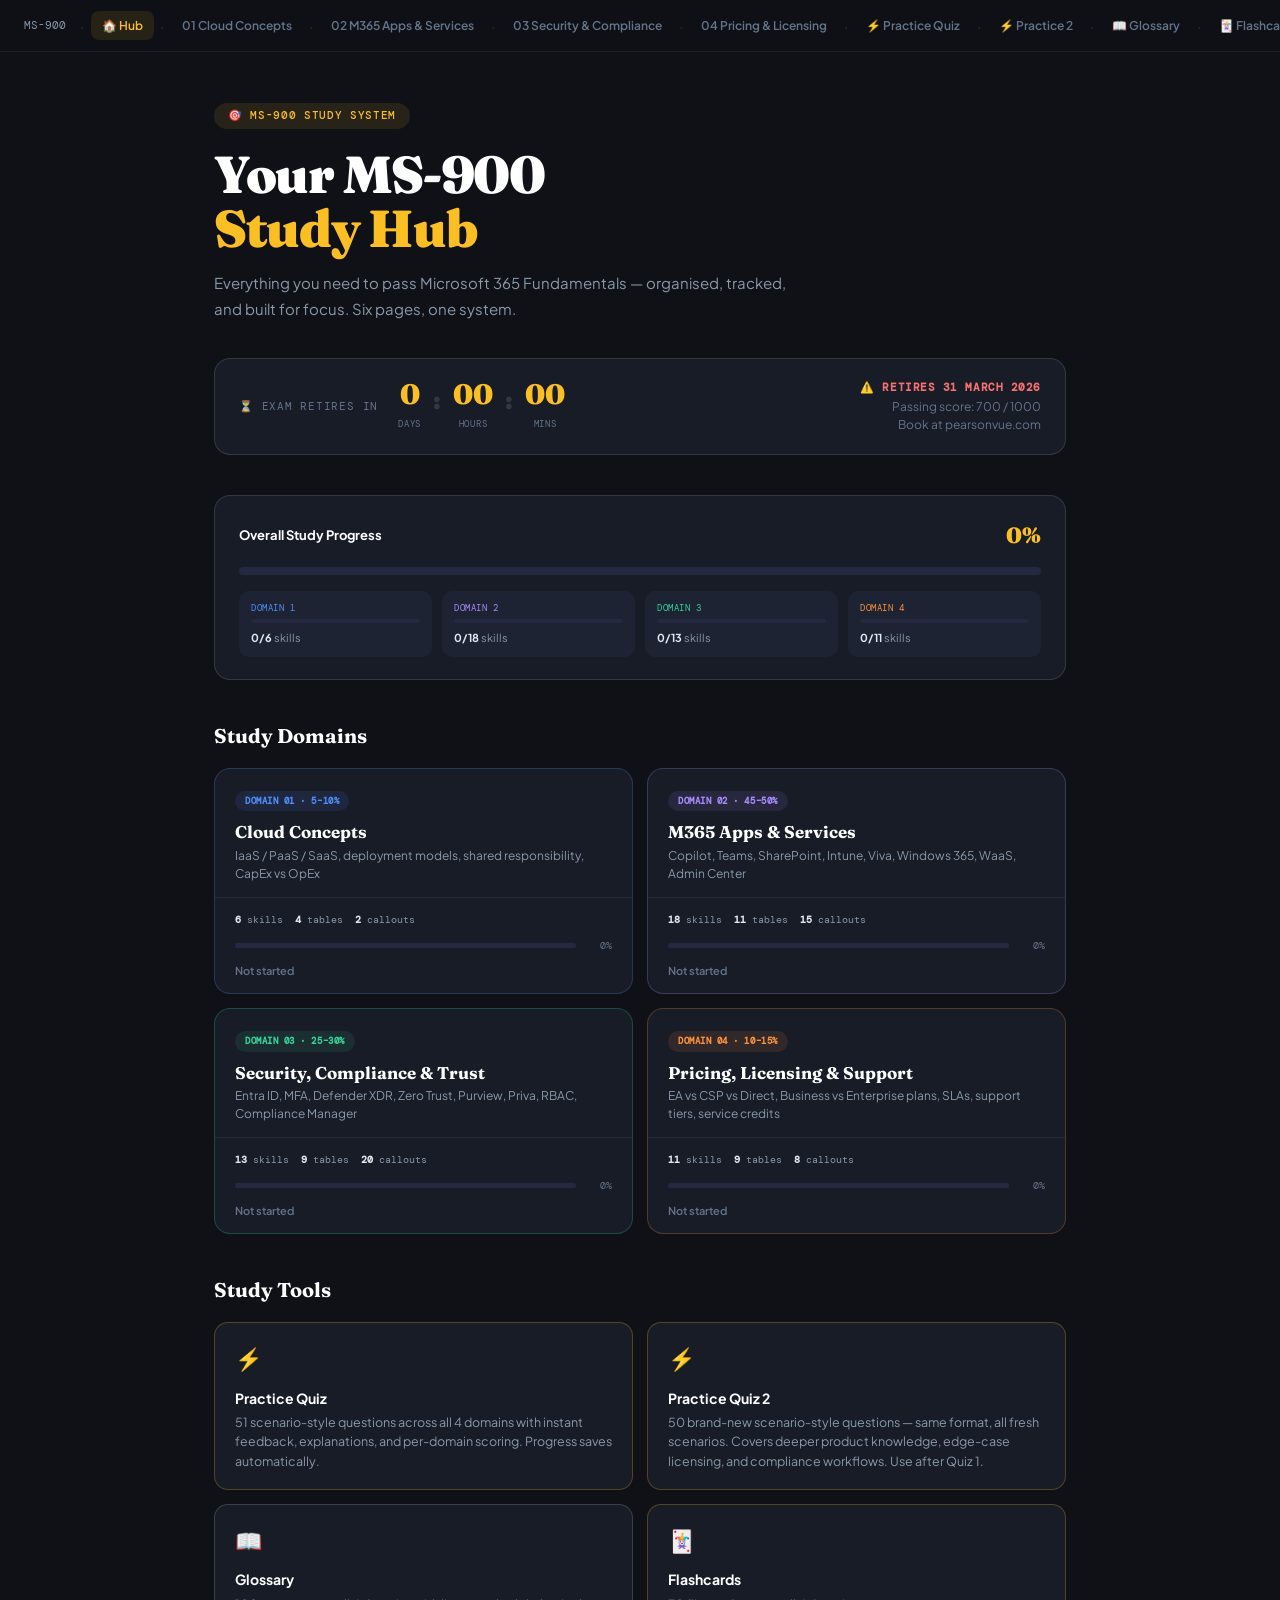
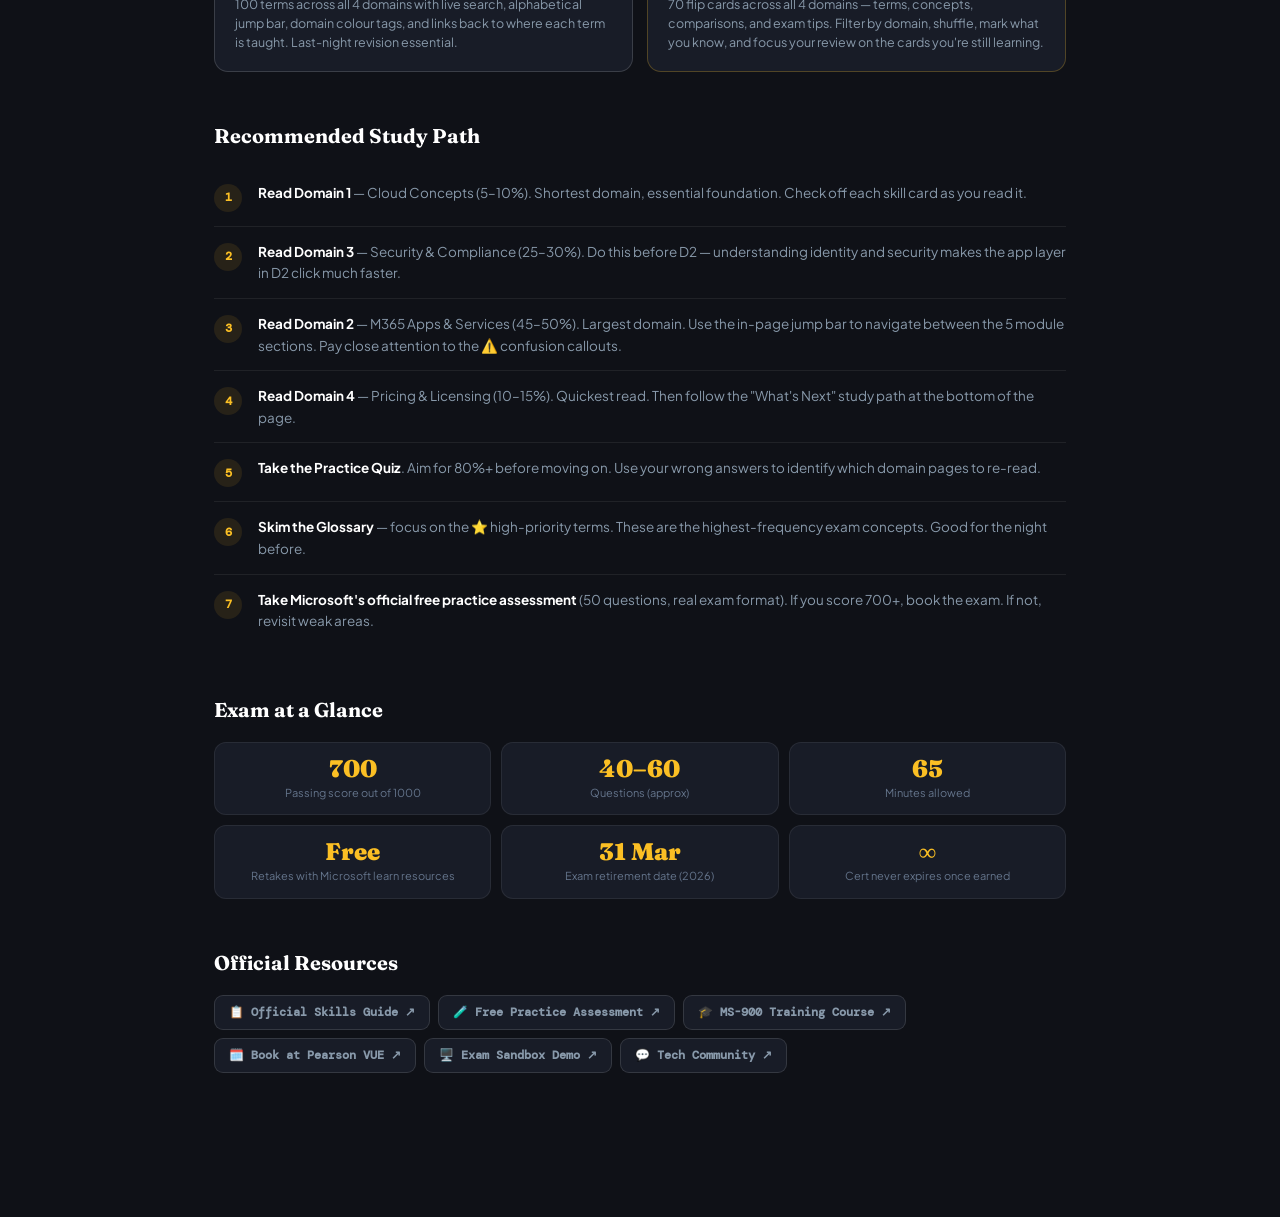
==== commit b373c183: "Add flashcard practice area with 70 cards across 4 domains Creates ms900-flashcards.html with: - 70 " ====
--- a/index.html
+++ b/index.html
@@ -137,6 +137,8 @@
   <a href="ms900-practice2.html">⚡ Practice 2</a>
   <span class="sep">·</span>
   <a href="ms900-glossary.html">📖 Glossary</a>
+  <span class="sep">·</span>
+  <a href="ms900-flashcards.html">🃏 Flashcards</a>
 </nav>
 
 <main class="page">
@@ -305,6 +307,11 @@
       <div class="tool-icon">📖</div>
       <div class="tool-title">Glossary</div>
       <div class="tool-desc">100 terms across all 4 domains with live search, alphabetical jump bar, domain colour tags, and links back to where each term is taught. Last-night revision essential.</div>
+    </a>
+    <a href="ms900-flashcards.html" class="tool-card" style="border-color:rgba(251,191,36,.25)">
+      <div class="tool-icon">🃏</div>
+      <div class="tool-title">Flashcards</div>
+      <div class="tool-desc">70 flip cards across all 4 domains — terms, concepts, comparisons, and exam tips. Filter by domain, shuffle, mark what you know, and focus your review on the cards you're still learning.</div>
     </a>
   </div>
 
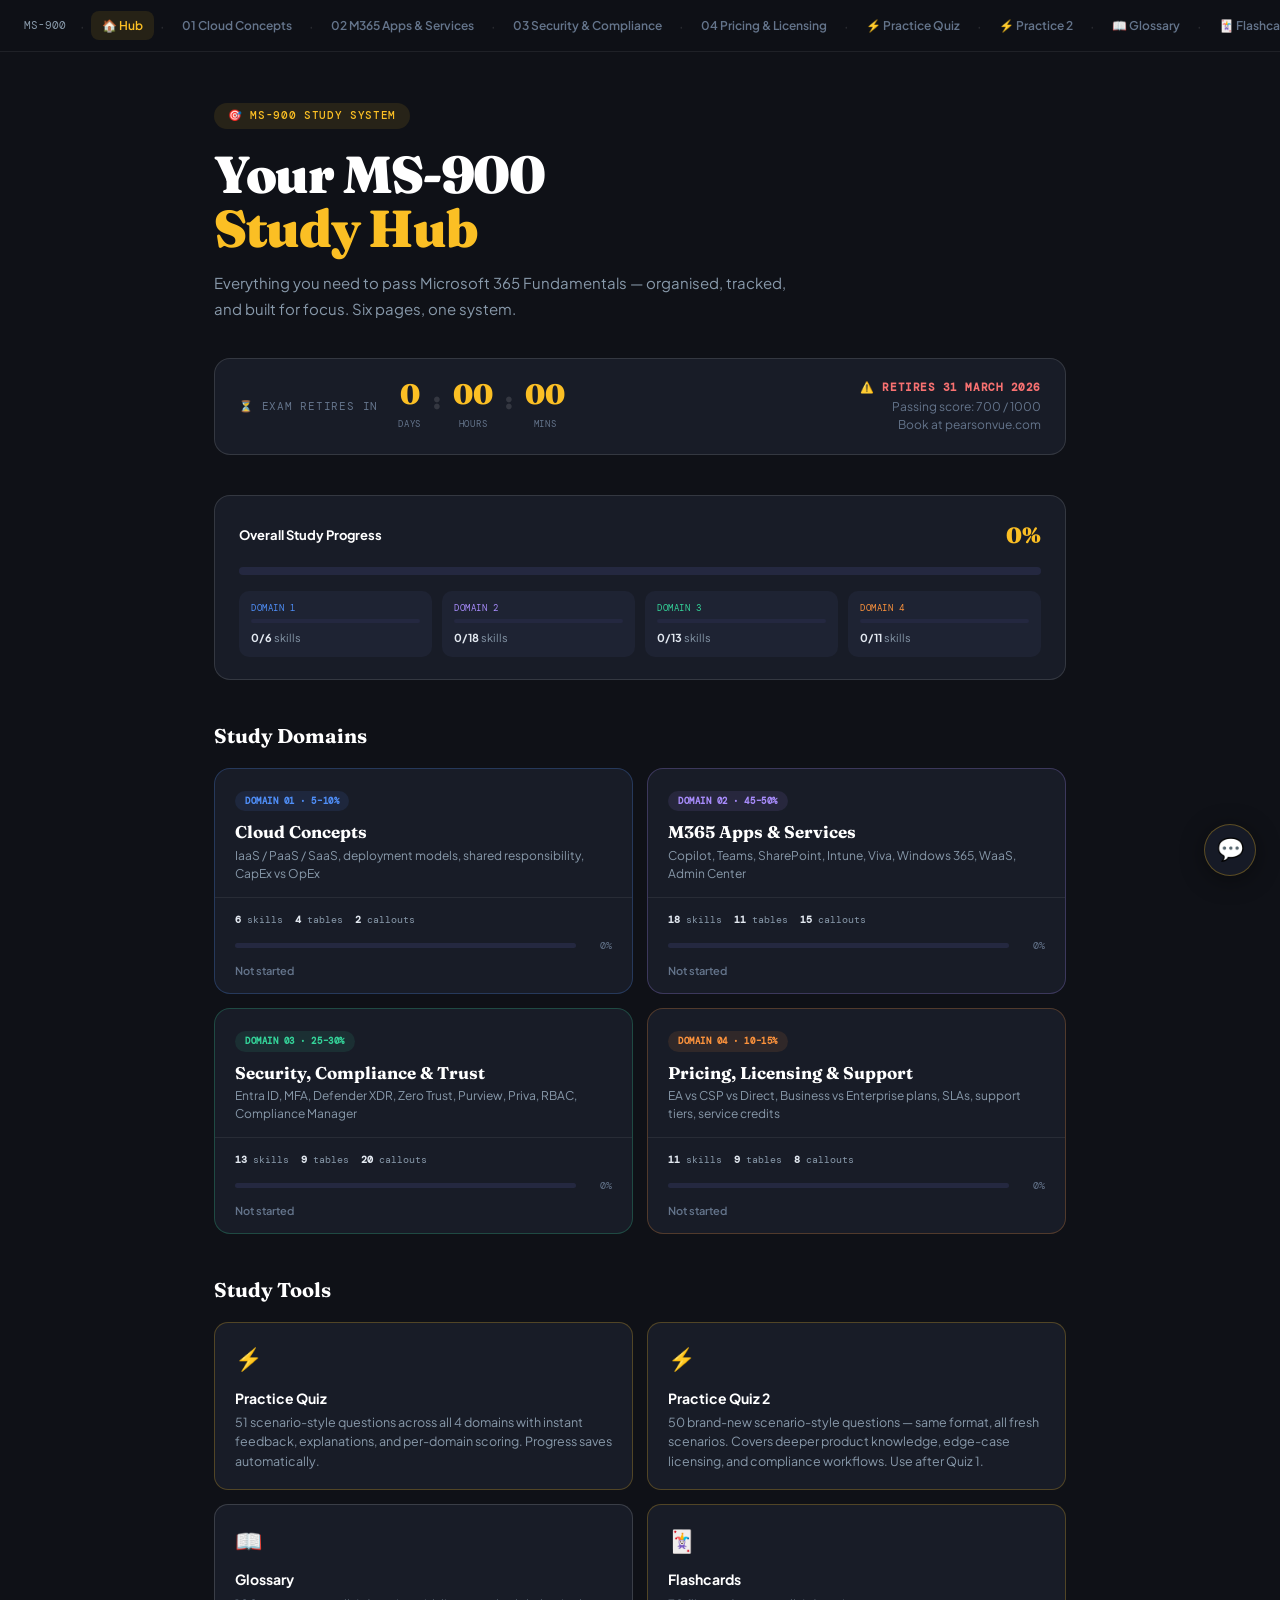
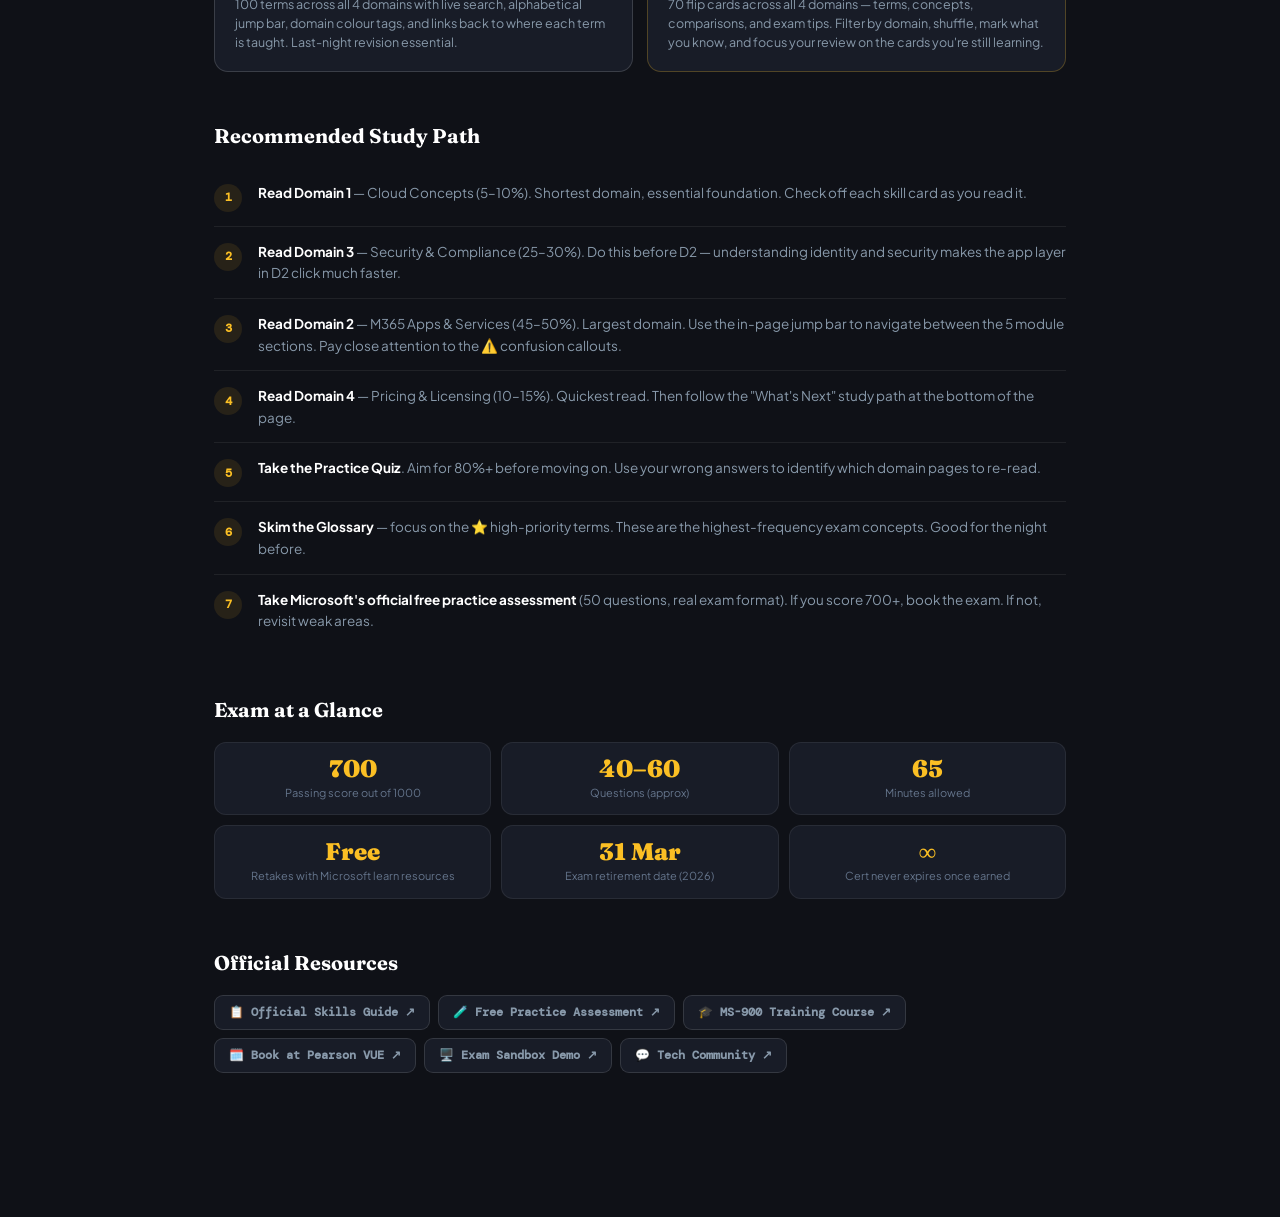
==== commit af8f3532: "Add AI chatbot study assistant powered by OpenAI GPT Floating chat widget available on all pages tha" ====
--- a/index.html
+++ b/index.html
@@ -468,5 +468,7 @@
   } catch(e) {}
 });
 </script>
+<link rel="stylesheet" href="ms900-chatbot.css">
+<script src="ms900-chatbot.js"></script>
 </body>
 </html>
--- a/ms900-chatbot.css
+++ b/ms900-chatbot.css
@@ -0,0 +1,199 @@
+/* ─── MS-900 AI CHATBOT WIDGET ─────────────────── */
+/* Floating chat widget that matches the dark theme */
+
+/* Toggle button */
+.chatbot-toggle{
+  position:fixed;bottom:24px;right:24px;z-index:9998;  /* clears progress-banner (z-index:90) */
+  width:52px;height:52px;border-radius:50%;border:1px solid rgba(251,191,36,.3);
+  background:rgba(24,28,39,.95);backdrop-filter:blur(12px);
+  cursor:pointer;display:flex;align-items:center;justify-content:center;
+  box-shadow:0 4px 24px rgba(0,0,0,.4);transition:all .25s;
+  color:#fbbf24;font-size:22px;
+}
+.chatbot-toggle:hover{
+  transform:scale(1.08);border-color:rgba(251,191,36,.5);
+  box-shadow:0 4px 32px rgba(251,191,36,.15);
+}
+.chatbot-toggle.open{
+  transform:rotate(90deg) scale(1.08);
+}
+
+/* Chat panel */
+.chatbot-panel{
+  position:fixed;bottom:88px;right:24px;z-index:9999;
+  width:380px;max-width:calc(100vw - 32px);height:520px;max-height:calc(100vh - 120px);
+  background:rgba(15,17,23,.97);backdrop-filter:blur(16px);
+  border:1px solid rgba(255,255,255,.08);border-radius:16px;
+  display:flex;flex-direction:column;
+  box-shadow:0 8px 48px rgba(0,0,0,.6);
+  opacity:0;visibility:hidden;transform:translateY(12px) scale(.96);
+  transition:all .25s ease;
+}
+.chatbot-panel.visible{
+  opacity:1;visibility:visible;transform:translateY(0) scale(1);
+}
+
+/* Header */
+.chatbot-header{
+  display:flex;align-items:center;gap:10px;
+  padding:14px 16px;border-bottom:1px solid rgba(255,255,255,.07);
+  flex-shrink:0;
+}
+.chatbot-header-icon{
+  width:32px;height:32px;border-radius:10px;
+  background:rgba(251,191,36,.12);border:1px solid rgba(251,191,36,.25);
+  display:flex;align-items:center;justify-content:center;font-size:16px;
+}
+.chatbot-header-text h3{
+  font-family:'Plus Jakarta Sans',sans-serif;font-size:13px;font-weight:700;
+  color:#e2e8f0;margin:0;line-height:1.2;
+}
+.chatbot-header-text span{
+  font-size:11px;color:#64748b;
+}
+.chatbot-header-actions{margin-left:auto;display:flex;gap:4px;}
+.chatbot-header-btn{
+  background:none;border:none;color:#64748b;cursor:pointer;
+  width:28px;height:28px;border-radius:6px;display:flex;align-items:center;justify-content:center;
+  font-size:14px;transition:all .15s;
+}
+.chatbot-header-btn:hover{background:rgba(255,255,255,.06);color:#e2e8f0;}
+
+/* Messages area */
+.chatbot-messages{
+  flex:1;overflow-y:auto;padding:16px;
+  display:flex;flex-direction:column;gap:12px;
+  scrollbar-width:thin;scrollbar-color:rgba(255,255,255,.1) transparent;
+}
+.chatbot-messages::-webkit-scrollbar{width:5px}
+.chatbot-messages::-webkit-scrollbar-track{background:transparent}
+.chatbot-messages::-webkit-scrollbar-thumb{background:rgba(255,255,255,.1);border-radius:4px}
+
+/* Message bubbles */
+.chatbot-msg{
+  max-width:88%;padding:10px 14px;border-radius:12px;
+  font-size:13px;line-height:1.55;word-wrap:break-word;
+  font-family:'Plus Jakarta Sans',sans-serif;
+}
+.chatbot-msg.user{
+  align-self:flex-end;
+  background:rgba(251,191,36,.12);border:1px solid rgba(251,191,36,.2);
+  color:#e2e8f0;border-bottom-right-radius:4px;
+}
+.chatbot-msg.bot{
+  align-self:flex-start;
+  background:rgba(30,35,51,.9);border:1px solid rgba(255,255,255,.06);
+  color:#c8d4e0;border-bottom-left-radius:4px;
+}
+.chatbot-msg.bot strong{color:#e2e8f0}
+.chatbot-msg.bot code{
+  background:rgba(255,255,255,.06);padding:1px 5px;border-radius:4px;
+  font-family:'DM Mono',monospace;font-size:12px;
+}
+.chatbot-msg.system{
+  align-self:center;text-align:center;
+  color:#64748b;font-size:11px;padding:6px 12px;
+  background:rgba(255,255,255,.03);border-radius:8px;max-width:95%;
+}
+
+/* Typing indicator */
+.chatbot-typing{
+  align-self:flex-start;padding:10px 18px;
+  background:rgba(30,35,51,.9);border:1px solid rgba(255,255,255,.06);
+  border-radius:12px;border-bottom-left-radius:4px;
+  display:none;gap:4px;align-items:center;
+}
+.chatbot-typing.show{display:flex}
+.chatbot-typing span{
+  width:6px;height:6px;border-radius:50%;background:#64748b;
+  animation:chatbot-dot 1.2s infinite;
+}
+.chatbot-typing span:nth-child(2){animation-delay:.2s}
+.chatbot-typing span:nth-child(3){animation-delay:.4s}
+@keyframes chatbot-dot{
+  0%,60%,100%{opacity:.3;transform:scale(.8)}
+  30%{opacity:1;transform:scale(1)}
+}
+
+/* Input area */
+.chatbot-input-area{
+  padding:12px;border-top:1px solid rgba(255,255,255,.07);flex-shrink:0;
+}
+.chatbot-input-row{
+  display:flex;gap:8px;align-items:flex-end;
+}
+.chatbot-input{
+  flex:1;resize:none;border:1px solid rgba(255,255,255,.1);
+  background:rgba(255,255,255,.04);color:#e2e8f0;
+  font-family:'Plus Jakarta Sans',sans-serif;font-size:13px;
+  padding:10px 12px;border-radius:10px;outline:none;
+  min-height:40px;max-height:100px;line-height:1.4;
+  transition:border-color .15s;
+}
+.chatbot-input::placeholder{color:#4a5568}
+.chatbot-input:focus{border-color:rgba(251,191,36,.35)}
+.chatbot-send{
+  width:38px;height:38px;border-radius:10px;border:none;
+  background:rgba(251,191,36,.15);color:#fbbf24;
+  cursor:pointer;display:flex;align-items:center;justify-content:center;
+  font-size:16px;transition:all .15s;flex-shrink:0;
+}
+.chatbot-send:hover{background:rgba(251,191,36,.25)}
+.chatbot-send:disabled{opacity:.3;cursor:not-allowed}
+
+/* API key setup */
+.chatbot-setup{
+  flex:1;display:flex;flex-direction:column;align-items:center;
+  justify-content:center;padding:32px 24px;text-align:center;gap:16px;
+}
+.chatbot-setup h4{
+  font-family:'Plus Jakarta Sans',sans-serif;font-size:14px;
+  font-weight:700;color:#e2e8f0;margin:0;
+}
+.chatbot-setup p{
+  font-size:12px;color:#64748b;line-height:1.5;margin:0;
+}
+.chatbot-setup input{
+  width:100%;padding:10px 12px;border-radius:10px;
+  border:1px solid rgba(255,255,255,.1);background:rgba(255,255,255,.04);
+  color:#e2e8f0;font-family:'DM Mono',monospace;font-size:12px;
+  outline:none;transition:border-color .15s;
+}
+.chatbot-setup input:focus{border-color:rgba(251,191,36,.35)}
+.chatbot-setup input::placeholder{color:#4a5568}
+.chatbot-setup button{
+  padding:9px 24px;border-radius:10px;border:1px solid rgba(251,191,36,.3);
+  background:rgba(251,191,36,.1);color:#fbbf24;
+  font-family:'Plus Jakarta Sans',sans-serif;font-size:13px;font-weight:600;
+  cursor:pointer;transition:all .15s;
+}
+.chatbot-setup button:hover{background:rgba(251,191,36,.2)}
+.chatbot-setup .chatbot-key-note{
+  font-size:10px;color:#4a5568;line-height:1.4;
+}
+
+/* Clear key button */
+.chatbot-clear-key{
+  font-size:10px;color:#64748b;background:none;border:none;
+  cursor:pointer;text-decoration:underline;padding:0;
+  font-family:'Plus Jakarta Sans',sans-serif;
+}
+.chatbot-clear-key:hover{color:#fbbf24}
+
+/* Avoid overlapping progress-banner on domain pages */
+.progress-banner ~ .chatbot-toggle,
+body:has(.progress-banner) .chatbot-toggle{
+  bottom:80px;
+}
+body:has(.progress-banner) .chatbot-panel{
+  bottom:144px;
+}
+
+/* Mobile responsive */
+@media(max-width:480px){
+  .chatbot-panel{
+    width:calc(100vw - 16px);right:8px;bottom:80px;
+    height:calc(100vh - 100px);max-height:none;border-radius:14px;
+  }
+  .chatbot-toggle{right:16px;bottom:16px}
+}
